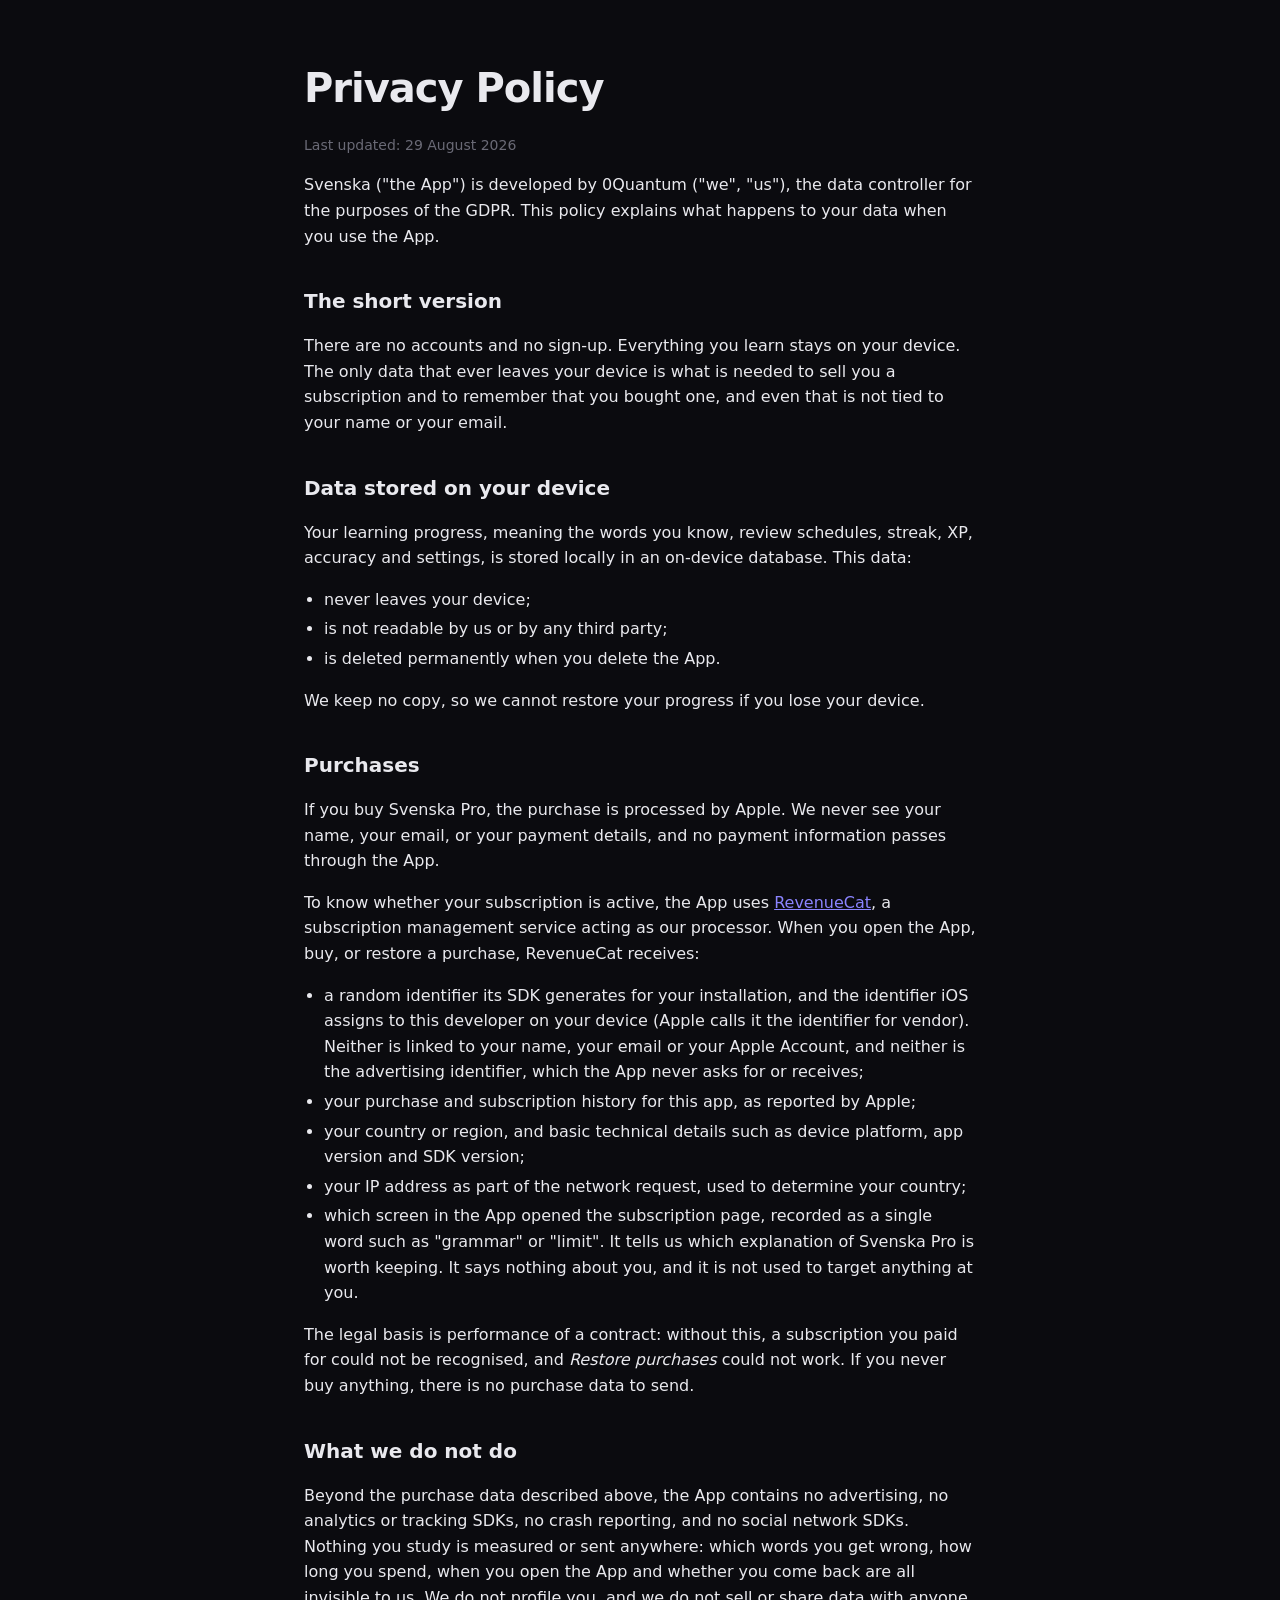
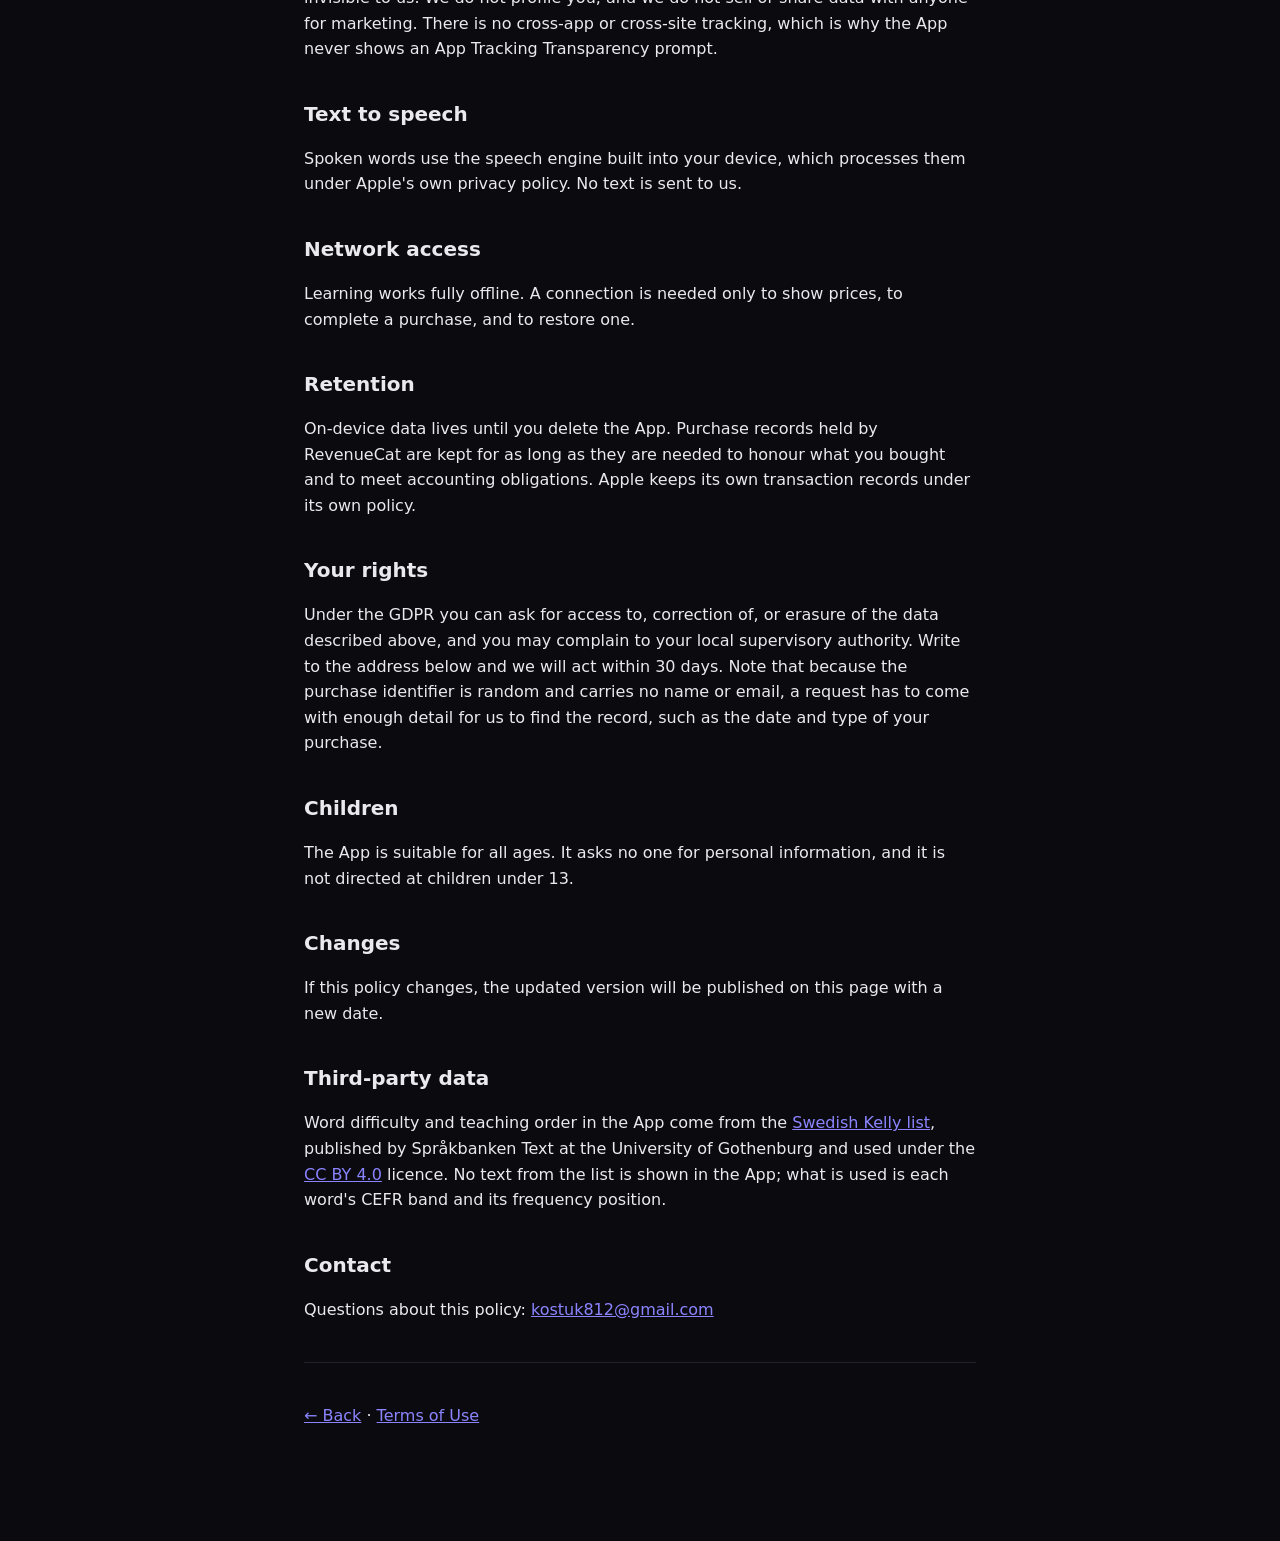
==== privacy.html @ e00e065b "The three pages the App Store listing has to link to Privacy policy, terms of use and support for th" ====
<!doctype html>
<meta charset="utf-8">
<meta name="viewport" content="width=device-width,initial-scale=1">
<title>Privacy Policy — Svenska</title>
<link rel="stylesheet" href="style.css">

<main>
  <h1>Privacy Policy</h1>
  <p class="date">Last updated: 29 August 2026</p>

  <p>Svenska ("the App") is developed by 0Quantum ("we", "us"), the data controller for
  the purposes of the GDPR. This policy explains what happens to your data when you
  use the App.</p>

  <h2>The short version</h2>
  <p>There are no accounts and no sign-up. Everything you learn stays on your device.
  The only data that ever leaves your device is what is needed to sell you a
  subscription and to remember that you bought one, and even that is not tied to your
  name or your email.</p>

  <h2>Data stored on your device</h2>
  <p>Your learning progress, meaning the words you know, review schedules, streak, XP,
  accuracy and settings, is stored locally in an on-device database. This data:</p>
  <ul>
    <li>never leaves your device;</li>
    <li>is not readable by us or by any third party;</li>
    <li>is deleted permanently when you delete the App.</li>
  </ul>
  <p>We keep no copy, so we cannot restore your progress if you lose your device.</p>

  <h2>Purchases</h2>
  <p>If you buy Svenska Pro, the purchase is processed by Apple. We never see your name,
  your email, or your payment details, and no payment information passes through
  the App.</p>

  <p>To know whether your subscription is active, the App uses
  <a href="https://www.revenuecat.com/privacy/">RevenueCat</a>, a subscription
  management service acting as our processor. When you open the App, buy, or restore a
  purchase, RevenueCat receives:</p>
  <ul>
    <li>a random identifier its SDK generates for your installation, and the
      identifier iOS assigns to this developer on your device (Apple calls it the
      identifier for vendor). Neither is linked to your name, your email or your
      Apple Account, and neither is the advertising identifier, which the App never
      asks for or receives;</li>
    <li>your purchase and subscription history for this app, as reported by Apple;</li>
    <li>your country or region, and basic technical details such as device platform,
      app version and SDK version;</li>
    <li>your IP address as part of the network request, used to determine your country;</li>
    <li>which screen in the App opened the subscription page, recorded as a single
      word such as "grammar" or "limit". It tells us which explanation of Svenska Pro
      is worth keeping. It says nothing about you, and it is not used to target
      anything at you.</li>
  </ul>

  <p>The legal basis is performance of a contract: without this, a subscription you
  paid for could not be recognised, and <em>Restore purchases</em> could not work.
  If you never buy anything, there is no purchase data to send.</p>

  <h2>What we do not do</h2>
  <p>Beyond the purchase data described above, the App contains no advertising, no
  analytics or tracking SDKs, no crash reporting, and no social network SDKs. Nothing
  you study is measured or sent anywhere: which words you get wrong, how long you
  spend, when you open the App and whether you come back are all invisible to us. We
  do not profile you, and we do not sell or share data with anyone for marketing.
  There is no cross-app or cross-site tracking, which is why the App never shows an
  App Tracking Transparency prompt.</p>

  <h2>Text to speech</h2>
  <p>Spoken words use the speech engine built into your device, which processes them
  under Apple's own privacy policy. No text is sent to us.</p>

  <h2>Network access</h2>
  <p>Learning works fully offline. A connection is needed only to show prices, to
  complete a purchase, and to restore one.</p>

  <h2>Retention</h2>
  <p>On-device data lives until you delete the App. Purchase records held by RevenueCat
  are kept for as long as they are needed to honour what you bought and to meet
  accounting obligations. Apple keeps its own transaction records under its own policy.</p>

  <h2>Your rights</h2>
  <p>Under the GDPR you can ask for access to, correction of, or erasure of the data
  described above, and you may complain to your local supervisory authority. Write to
  the address below and we will act within 30 days. Note that because the purchase
  identifier is random and carries no name or email, a request has to come with enough
  detail for us to find the record, such as the date and type of your purchase.</p>

  <h2>Children</h2>
  <p>The App is suitable for all ages. It asks no one for personal information, and it
  is not directed at children under 13.</p>

  <h2>Changes</h2>
  <p>If this policy changes, the updated version will be published on this page with a
  new date.</p>

  <h2>Third-party data</h2>
  <p>Word difficulty and teaching order in the App come from the
  <a href="https://spraakbanken.gu.se/en/resources/kelly">Swedish Kelly list</a>,
  published by Språkbanken Text at the University of Gothenburg and used under the
  <a href="https://creativecommons.org/licenses/by/4.0/">CC BY 4.0</a> licence. No
  text from the list is shown in the App; what is used is each word's CEFR band and
  its frequency position.</p>

  <h2>Contact</h2>
  <p>Questions about this policy: <a href="mailto:kostuk812@gmail.com">kostuk812@gmail.com</a></p>

  <hr>
  <p><a href="index.html">← Back</a> · <a href="terms.html">Terms of Use</a></p>
</main>
---- style.css ----
:root{color-scheme:dark light}
*{box-sizing:border-box}
body{margin:0;background:#0b0b0f;color:#e9e9ee;
  font:16px/1.6 -apple-system,"Segoe UI",system-ui,sans-serif}
main{max-width:720px;margin:0 auto;padding:56px 24px 96px}
h1{font-size:40px;letter-spacing:-1px;margin:0 0 8px}
h2{font-size:20px;margin:36px 0 8px}
.lead{color:#9a9aa6;font-size:18px}
.date{color:#6a6a76;font-size:14px}
a{color:#8b84ff}
nav{display:flex;gap:16px;margin:24px 0}
ul{padding-left:20px}
li{margin:4px 0}
hr{border:0;border-top:1px solid #22222b;margin:40px 0}
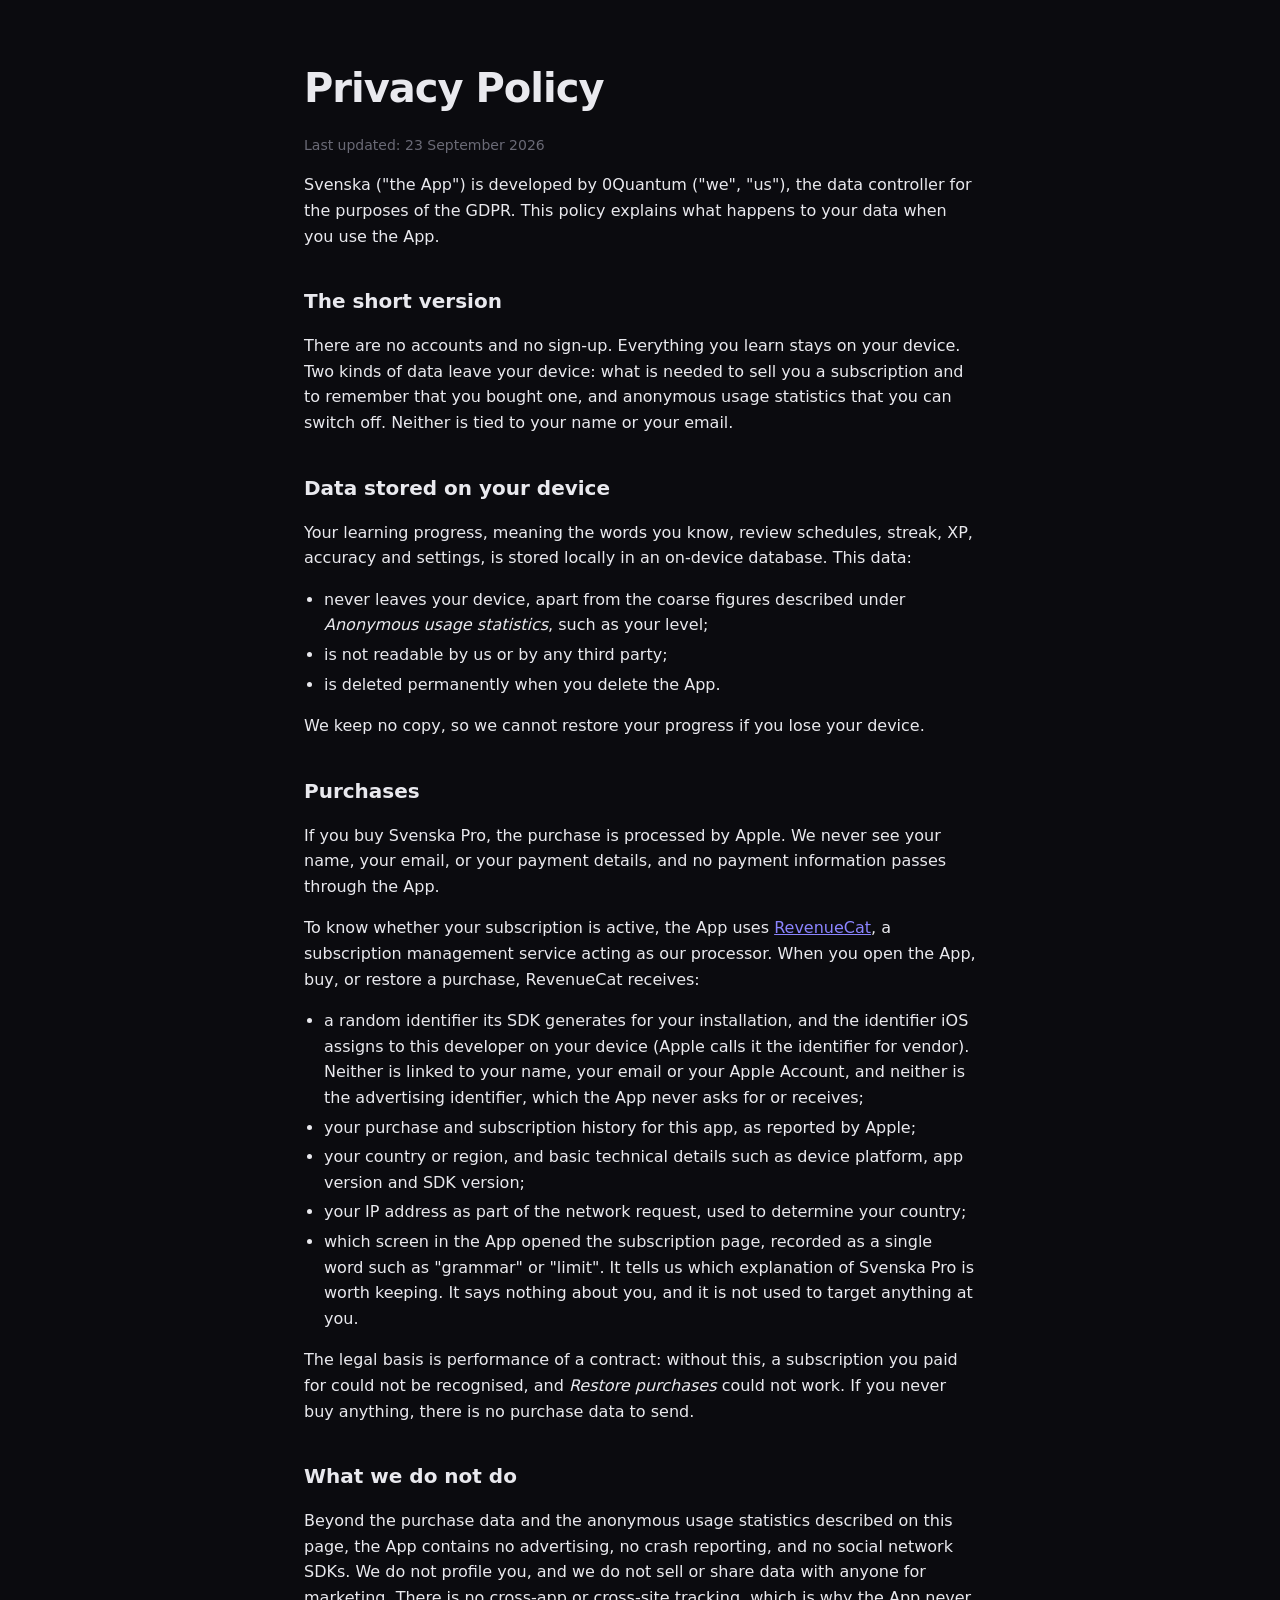
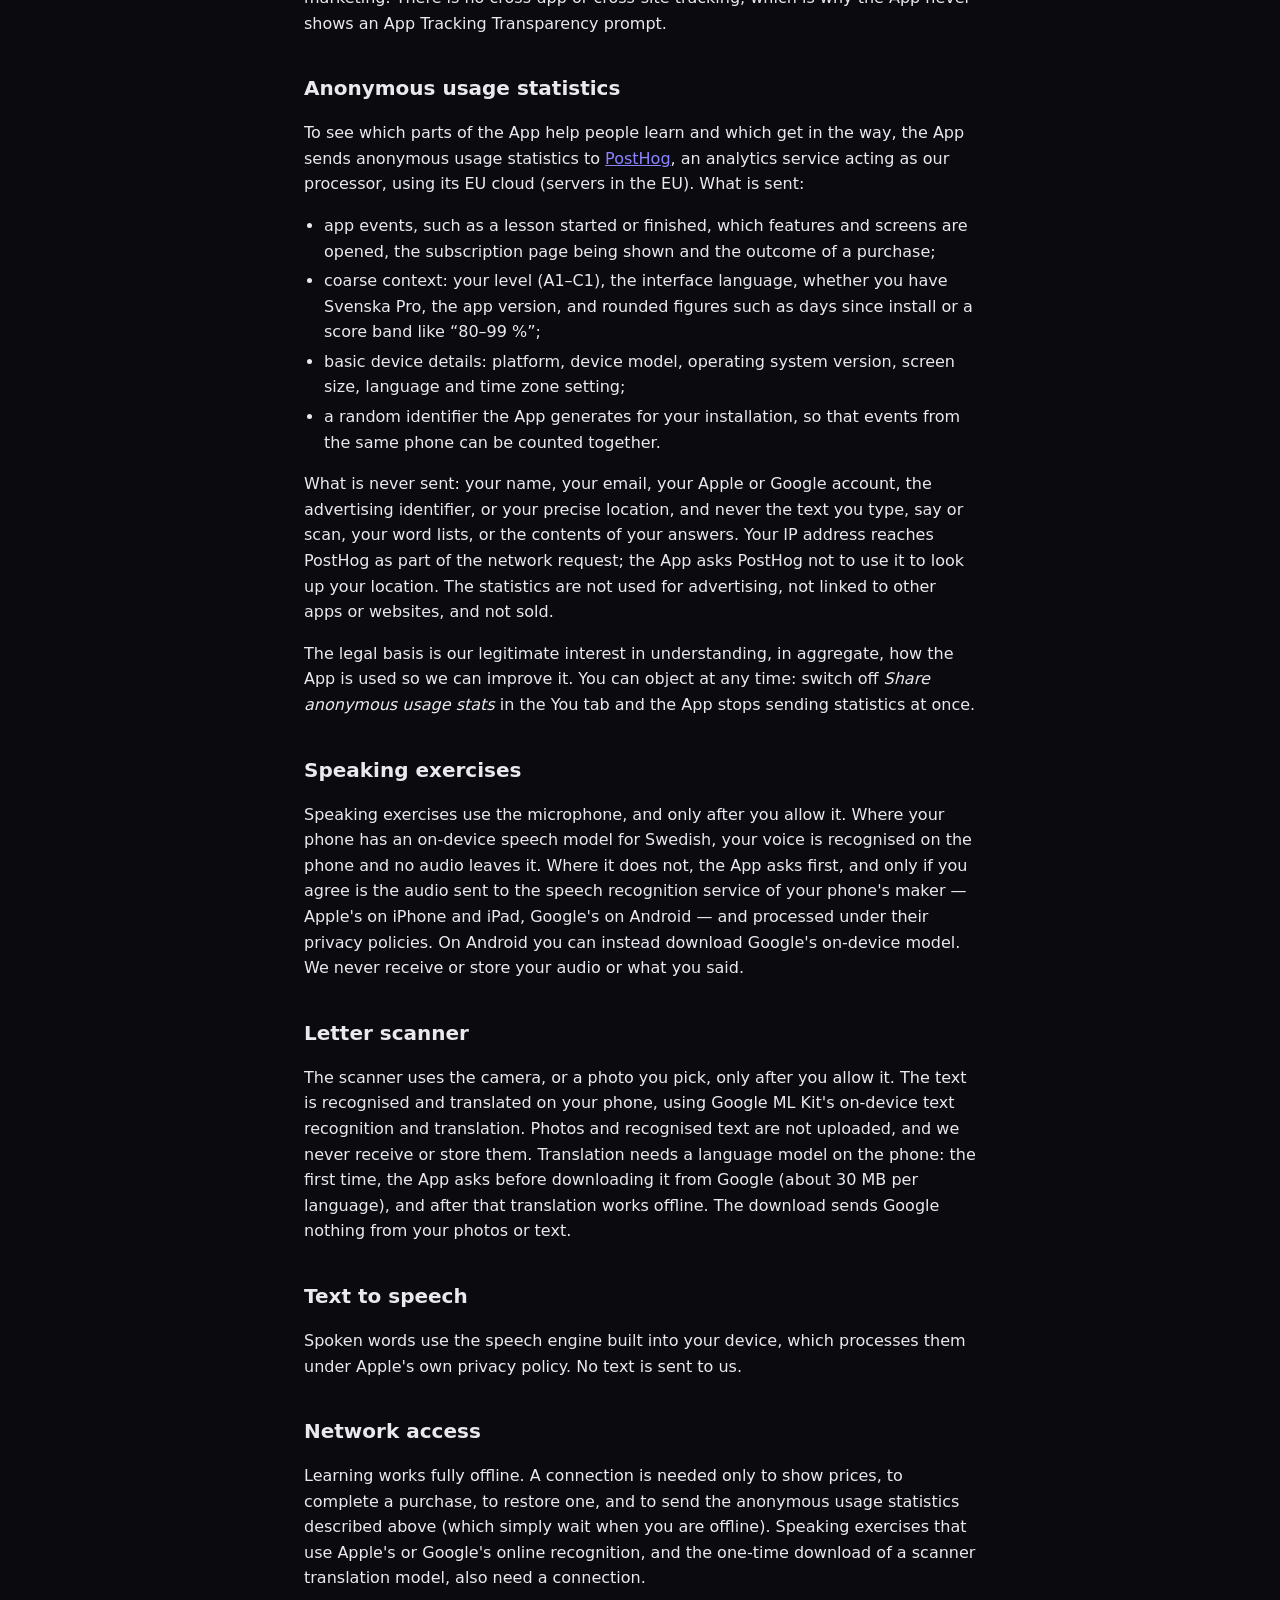
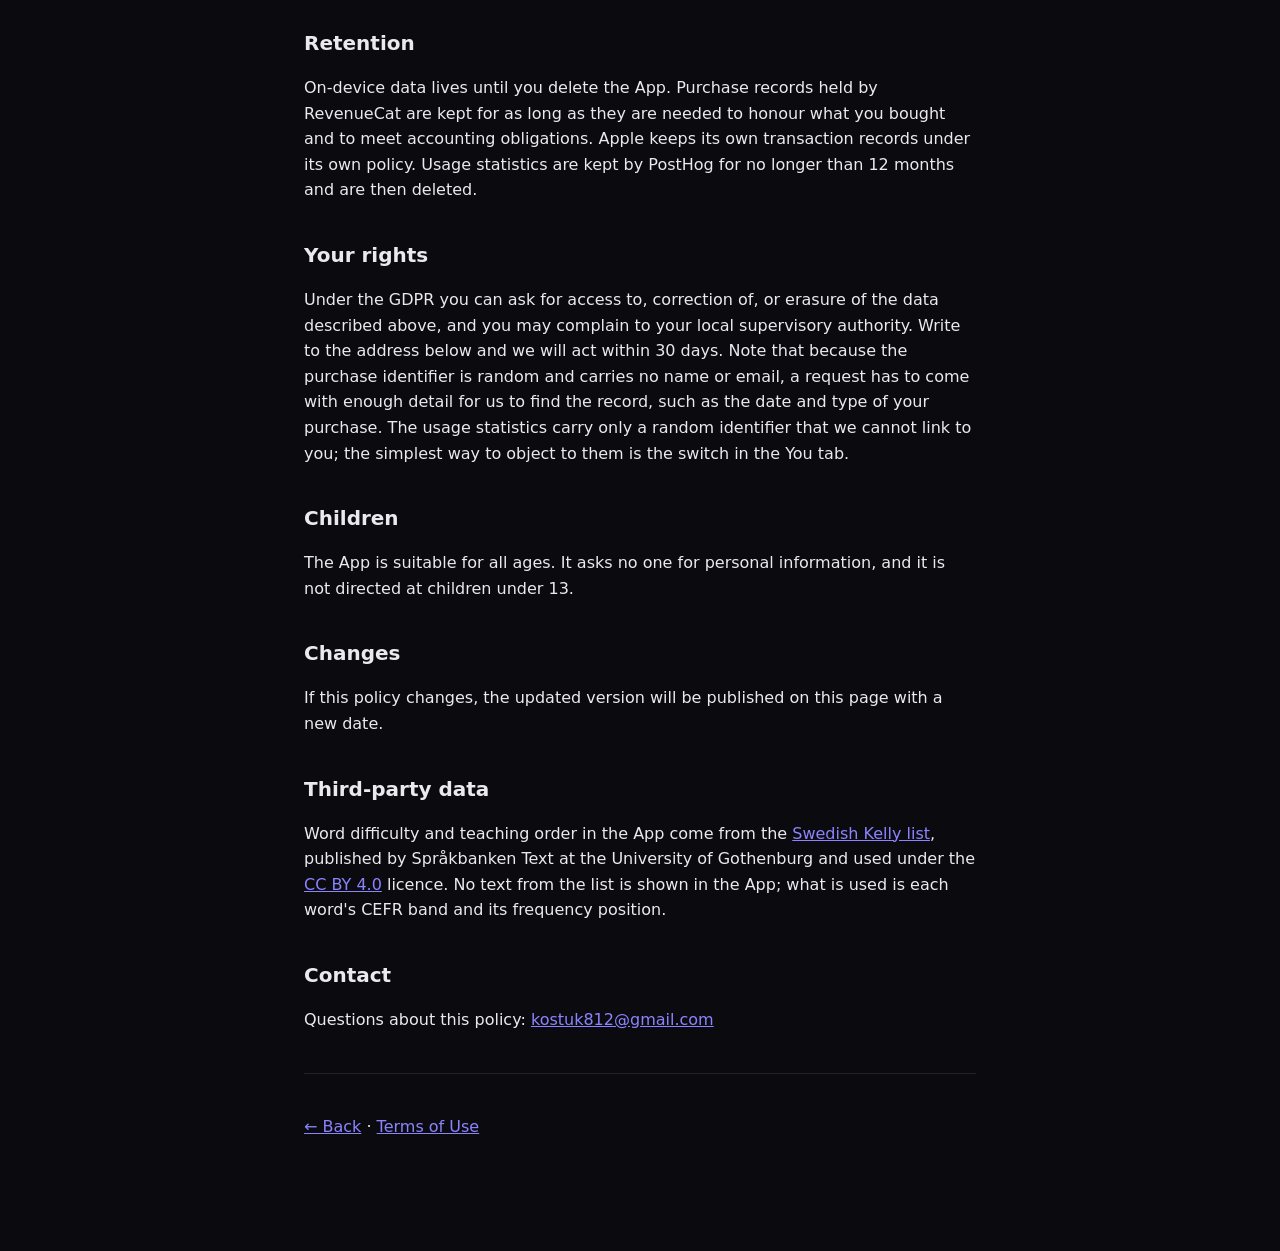
==== commit 54333676: "Privacy: anonymous usage statistics (PostHog EU), scanner and speech recognition" ====
--- a/privacy.html
+++ b/privacy.html
@@ -6,7 +6,7 @@
 
 <main>
   <h1>Privacy Policy</h1>
-  <p class="date">Last updated: 29 August 2026</p>
+  <p class="date">Last updated: 23 September 2026</p>
 
   <p>Svenska ("the App") is developed by 0Quantum ("we", "us"), the data controller for
   the purposes of the GDPR. This policy explains what happens to your data when you
@@ -14,15 +14,16 @@
 
   <h2>The short version</h2>
   <p>There are no accounts and no sign-up. Everything you learn stays on your device.
-  The only data that ever leaves your device is what is needed to sell you a
-  subscription and to remember that you bought one, and even that is not tied to your
-  name or your email.</p>
+  Two kinds of data leave your device: what is needed to sell you a subscription and
+  to remember that you bought one, and anonymous usage statistics that you can switch
+  off. Neither is tied to your name or your email.</p>
 
   <h2>Data stored on your device</h2>
   <p>Your learning progress, meaning the words you know, review schedules, streak, XP,
   accuracy and settings, is stored locally in an on-device database. This data:</p>
   <ul>
-    <li>never leaves your device;</li>
+    <li>never leaves your device, apart from the coarse figures described under
+      <em>Anonymous usage statistics</em>, such as your level;</li>
     <li>is not readable by us or by any third party;</li>
     <li>is deleted permanently when you delete the App.</li>
   </ul>
@@ -58,13 +59,56 @@
   If you never buy anything, there is no purchase data to send.</p>
 
   <h2>What we do not do</h2>
-  <p>Beyond the purchase data described above, the App contains no advertising, no
-  analytics or tracking SDKs, no crash reporting, and no social network SDKs. Nothing
-  you study is measured or sent anywhere: which words you get wrong, how long you
-  spend, when you open the App and whether you come back are all invisible to us. We
+  <p>Beyond the purchase data and the anonymous usage statistics described on this page,
+  the App contains no advertising, no crash reporting, and no social network SDKs. We
   do not profile you, and we do not sell or share data with anyone for marketing.
   There is no cross-app or cross-site tracking, which is why the App never shows an
   App Tracking Transparency prompt.</p>
+
+  <h2>Anonymous usage statistics</h2>
+  <p>To see which parts of the App help people learn and which get in the way, the App
+  sends anonymous usage statistics to <a href="https://posthog.com/privacy">PostHog</a>,
+  an analytics service acting as our processor, using its EU cloud (servers in the
+  EU). What is sent:</p>
+  <ul>
+    <li>app events, such as a lesson started or finished, which features and screens
+      are opened, the subscription page being shown and the outcome of a purchase;</li>
+    <li>coarse context: your level (A1&ndash;C1), the interface language, whether you
+      have Svenska Pro, the app version, and rounded figures such as days since install
+      or a score band like &ldquo;80&ndash;99&nbsp;%&rdquo;;</li>
+    <li>basic device details: platform, device model, operating system version, screen
+      size, language and time zone setting;</li>
+    <li>a random identifier the App generates for your installation, so that events
+      from the same phone can be counted together.</li>
+  </ul>
+  <p>What is never sent: your name, your email, your Apple or Google account, the
+  advertising identifier, or your precise location, and never the text you type, say
+  or scan, your word lists, or the contents of your answers. Your IP address reaches
+  PostHog as part of the network request; the App asks PostHog not to use it to look
+  up your location. The statistics are not used for advertising, not linked to other
+  apps or websites, and not sold.</p>
+  <p>The legal basis is our legitimate interest in understanding, in aggregate, how the
+  App is used so we can improve it. You can object at any time: switch off
+  <em>Share anonymous usage stats</em> in the You tab and the App stops sending
+  statistics at once.</p>
+
+  <h2>Speaking exercises</h2>
+  <p>Speaking exercises use the microphone, and only after you allow it. Where your
+  phone has an on-device speech model for Swedish, your voice is recognised on the
+  phone and no audio leaves it. Where it does not, the App asks first, and only if
+  you agree is the audio sent to the speech recognition service of your phone's
+  maker &mdash; Apple's on iPhone and iPad, Google's on Android &mdash; and processed
+  under their privacy policies. On Android you can instead download Google's
+  on-device model. We never receive or store your audio or what you said.</p>
+
+  <h2>Letter scanner</h2>
+  <p>The scanner uses the camera, or a photo you pick, only after you allow it. The
+  text is recognised and translated on your phone, using Google ML Kit's on-device
+  text recognition and translation. Photos and recognised text are not uploaded, and
+  we never receive or store them. Translation needs a language model on the phone:
+  the first time, the App asks before downloading it from Google (about 30&nbsp;MB per
+  language), and after that translation works offline. The download sends Google
+  nothing from your photos or text.</p>
 
   <h2>Text to speech</h2>
   <p>Spoken words use the speech engine built into your device, which processes them
@@ -72,19 +116,26 @@
 
   <h2>Network access</h2>
   <p>Learning works fully offline. A connection is needed only to show prices, to
-  complete a purchase, and to restore one.</p>
+  complete a purchase, to restore one, and to send the anonymous usage statistics
+  described above (which simply wait when you are offline). Speaking exercises that
+  use Apple's or Google's online recognition, and the one-time download of
+  a scanner translation model, also need a connection.</p>
 
   <h2>Retention</h2>
   <p>On-device data lives until you delete the App. Purchase records held by RevenueCat
   are kept for as long as they are needed to honour what you bought and to meet
-  accounting obligations. Apple keeps its own transaction records under its own policy.</p>
+  accounting obligations. Apple keeps its own transaction records under its own policy.
+  Usage statistics are kept by PostHog for no longer than
+  12 months and are then deleted.</p>
 
   <h2>Your rights</h2>
   <p>Under the GDPR you can ask for access to, correction of, or erasure of the data
   described above, and you may complain to your local supervisory authority. Write to
   the address below and we will act within 30 days. Note that because the purchase
   identifier is random and carries no name or email, a request has to come with enough
-  detail for us to find the record, such as the date and type of your purchase.</p>
+  detail for us to find the record, such as the date and type of your purchase. The
+  usage statistics carry only a random identifier that we cannot link to you; the
+  simplest way to object to them is the switch in the You tab.</p>
 
   <h2>Children</h2>
   <p>The App is suitable for all ages. It asks no one for personal information, and it
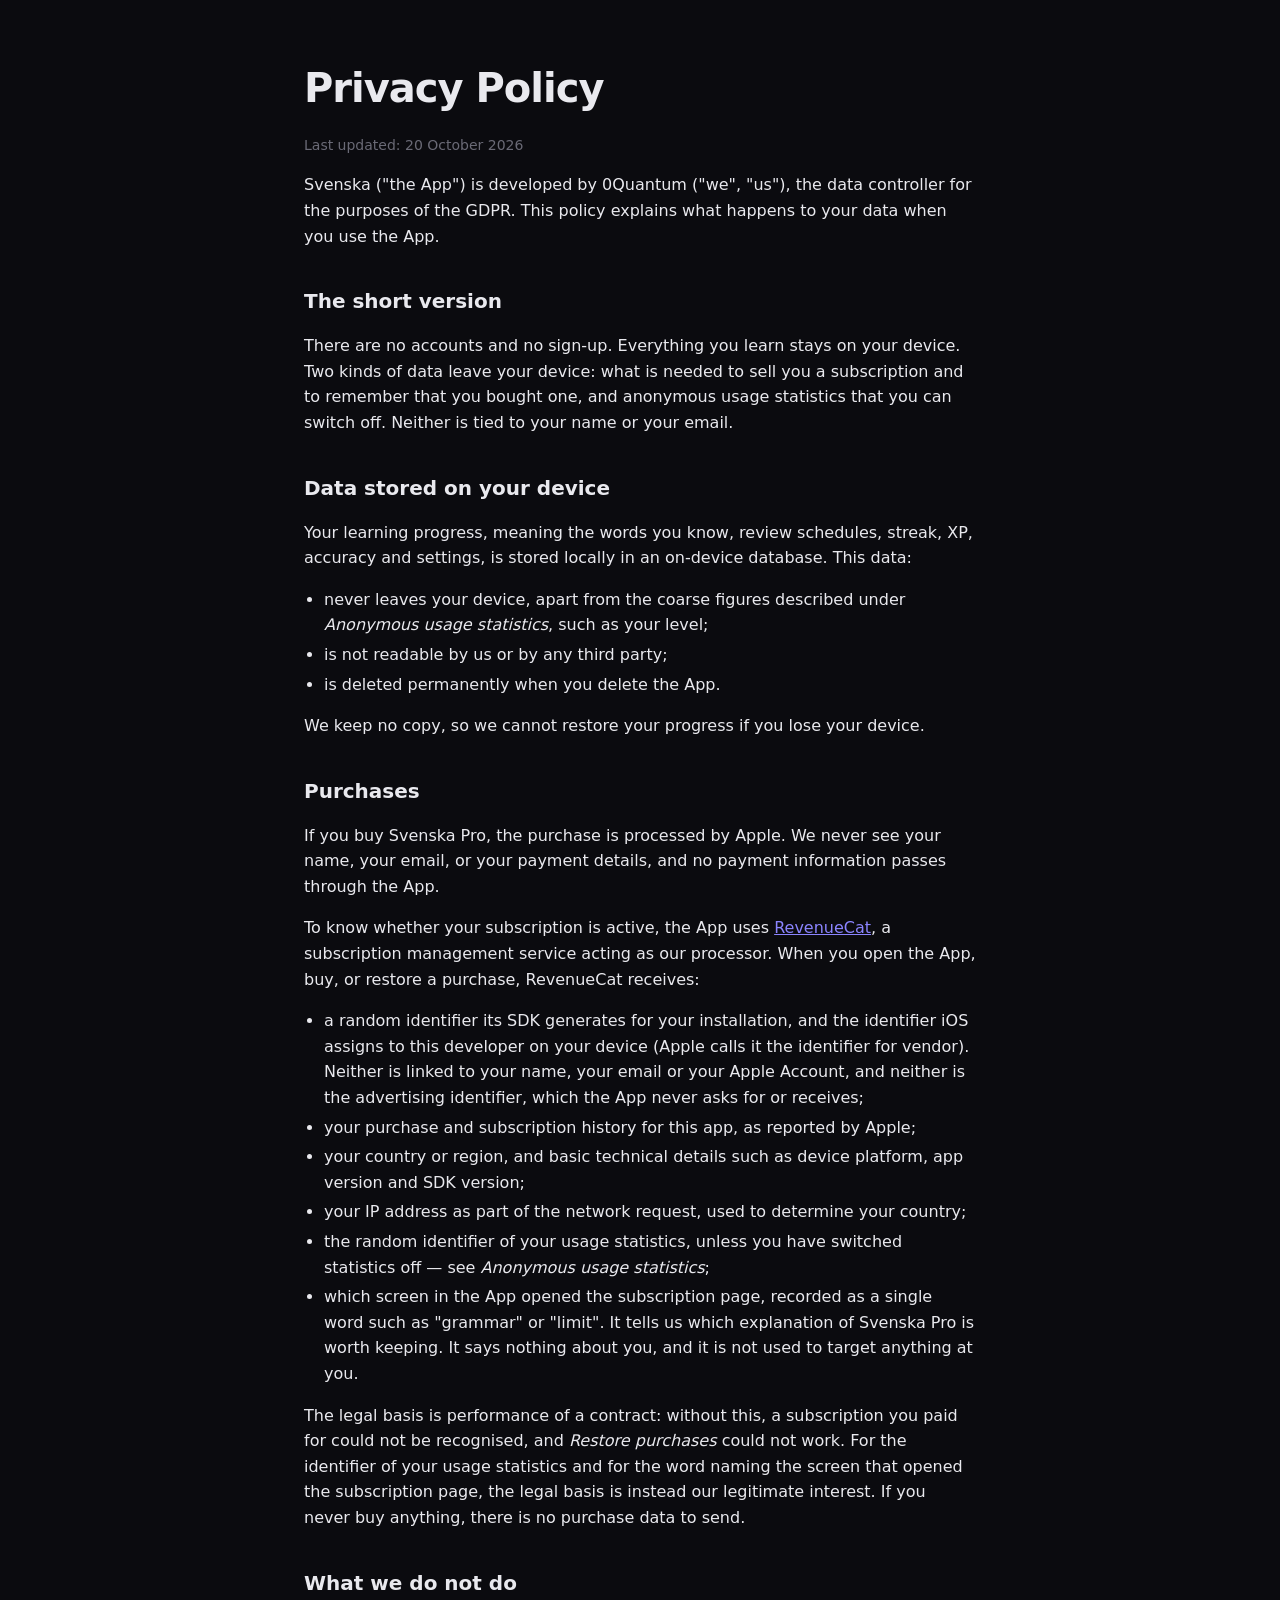
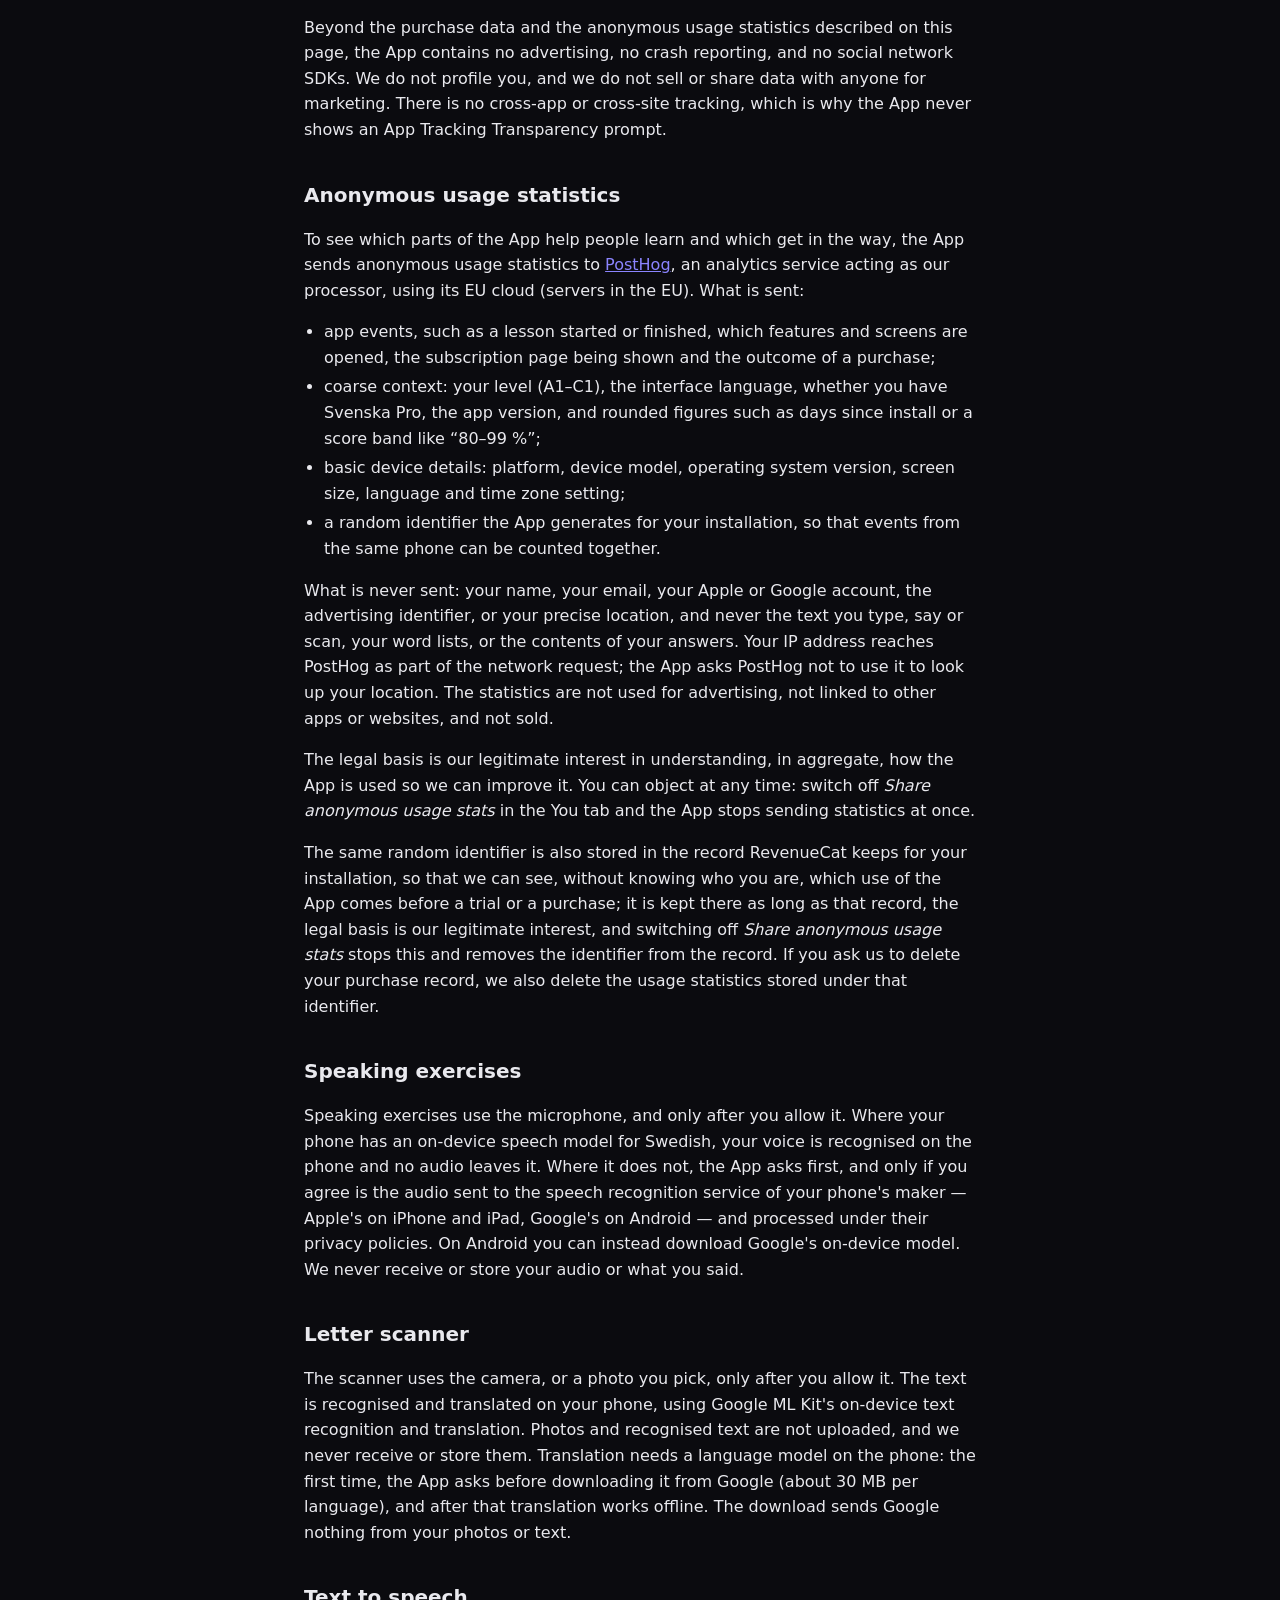
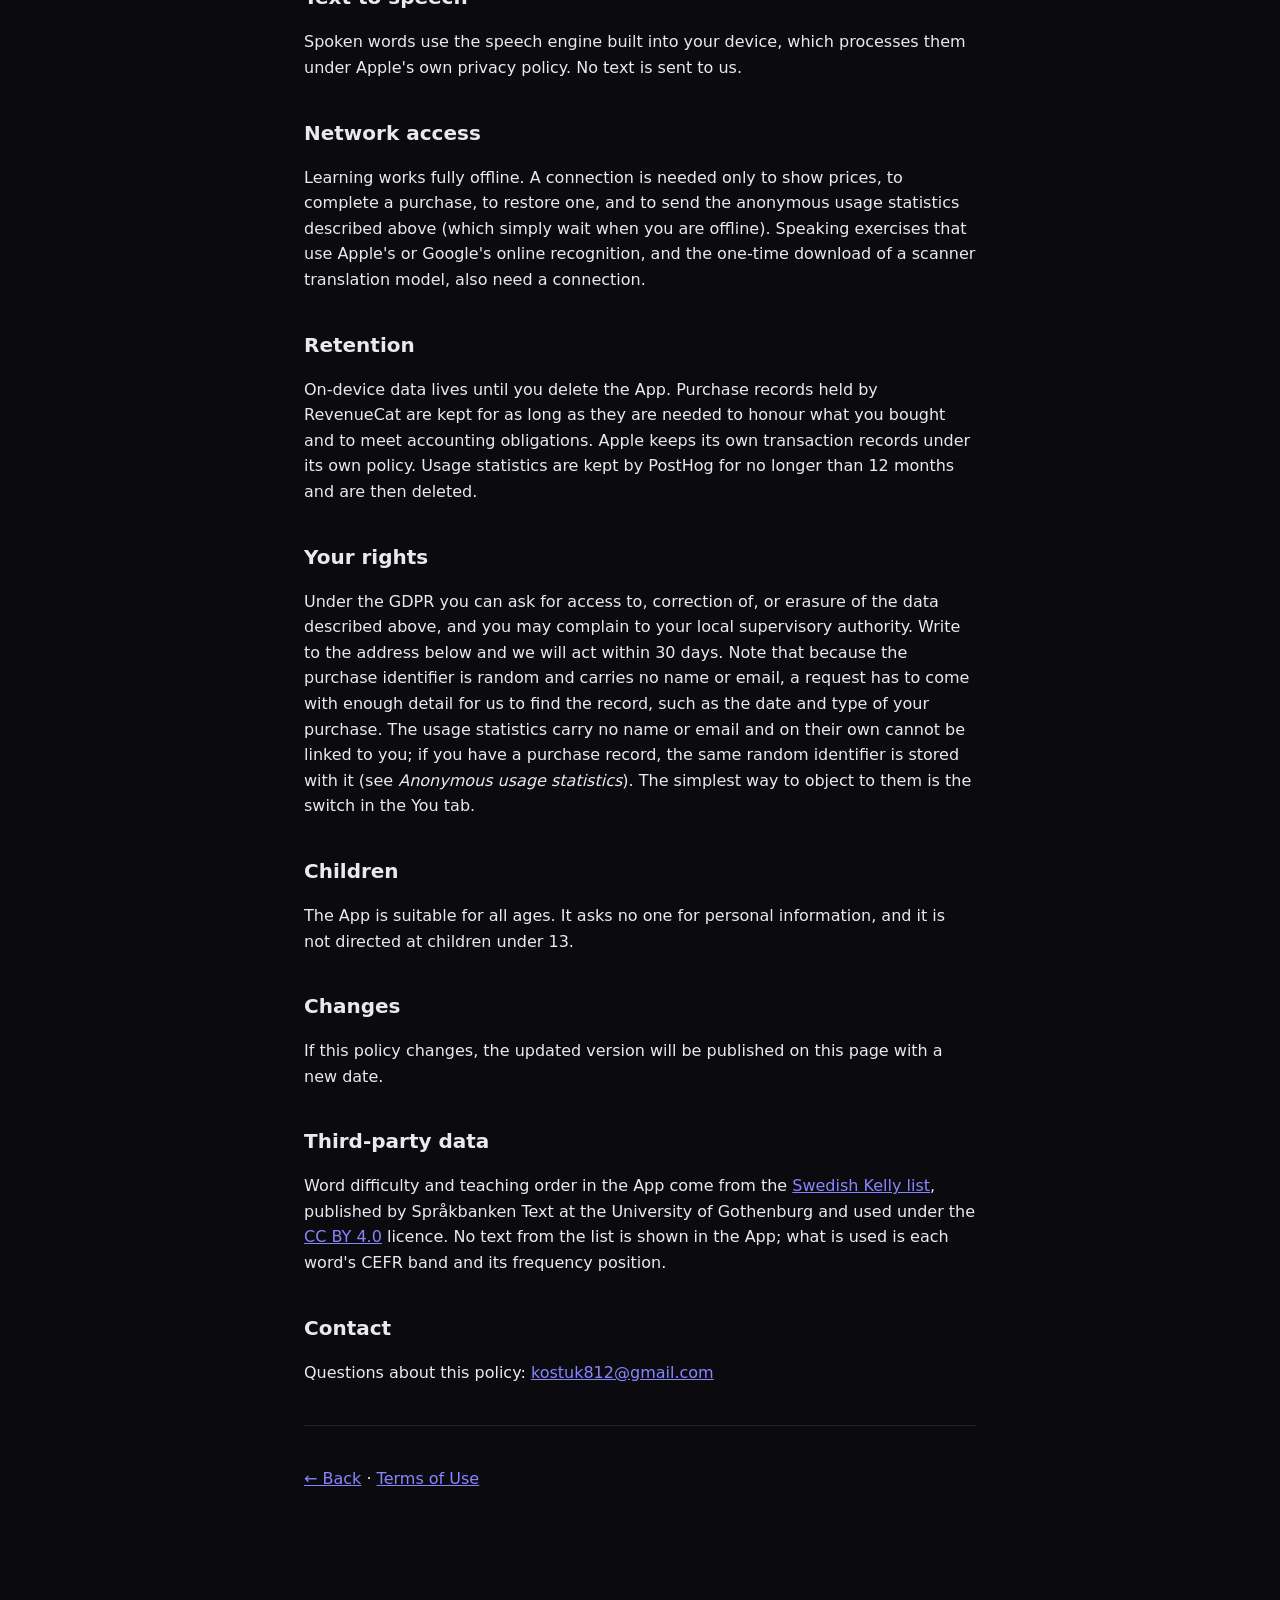
==== commit 3f1179ac: "Privacy policy: the usage-statistics identifier is also stored with RevenueCat (purchases list, lega" ====
--- a/privacy.html
+++ b/privacy.html
@@ -6,7 +6,7 @@
 
 <main>
   <h1>Privacy Policy</h1>
-  <p class="date">Last updated: 23 September 2026</p>
+  <p class="date">Last updated: 20 October 2026</p>
 
   <p>Svenska ("the App") is developed by 0Quantum ("we", "us"), the data controller for
   the purposes of the GDPR. This policy explains what happens to your data when you
@@ -48,6 +48,8 @@
     <li>your country or region, and basic technical details such as device platform,
       app version and SDK version;</li>
     <li>your IP address as part of the network request, used to determine your country;</li>
+    <li>the random identifier of your usage statistics, unless you have switched
+      statistics off &mdash; see <em>Anonymous usage statistics</em>;</li>
     <li>which screen in the App opened the subscription page, recorded as a single
       word such as "grammar" or "limit". It tells us which explanation of Svenska Pro
       is worth keeping. It says nothing about you, and it is not used to target
@@ -56,6 +58,8 @@
 
   <p>The legal basis is performance of a contract: without this, a subscription you
   paid for could not be recognised, and <em>Restore purchases</em> could not work.
+  For the identifier of your usage statistics and for the word naming the screen that
+  opened the subscription page, the legal basis is instead our legitimate interest.
   If you never buy anything, there is no purchase data to send.</p>
 
   <h2>What we do not do</h2>
@@ -91,6 +95,13 @@
   App is used so we can improve it. You can object at any time: switch off
   <em>Share anonymous usage stats</em> in the You tab and the App stops sending
   statistics at once.</p>
+  <p>The same random identifier is also stored in the record RevenueCat keeps for your
+  installation, so that we can see, without knowing who you are, which use of the App
+  comes before a trial or a purchase; it is kept there as long as that record, the
+  legal basis is our legitimate interest, and switching off <em>Share anonymous usage
+  stats</em> stops this and removes the identifier from the record. If you ask us to
+  delete your purchase record, we also delete the usage statistics stored under that
+  identifier.</p>
 
   <h2>Speaking exercises</h2>
   <p>Speaking exercises use the microphone, and only after you allow it. Where your
@@ -134,7 +145,9 @@
   the address below and we will act within 30 days. Note that because the purchase
   identifier is random and carries no name or email, a request has to come with enough
   detail for us to find the record, such as the date and type of your purchase. The
-  usage statistics carry only a random identifier that we cannot link to you; the
+  usage statistics carry no name or email and on their own cannot be linked to you; if
+  you have a purchase record, the same random identifier is stored with it (see
+  <em>Anonymous usage statistics</em>). The
   simplest way to object to them is the switch in the You tab.</p>
 
   <h2>Children</h2>
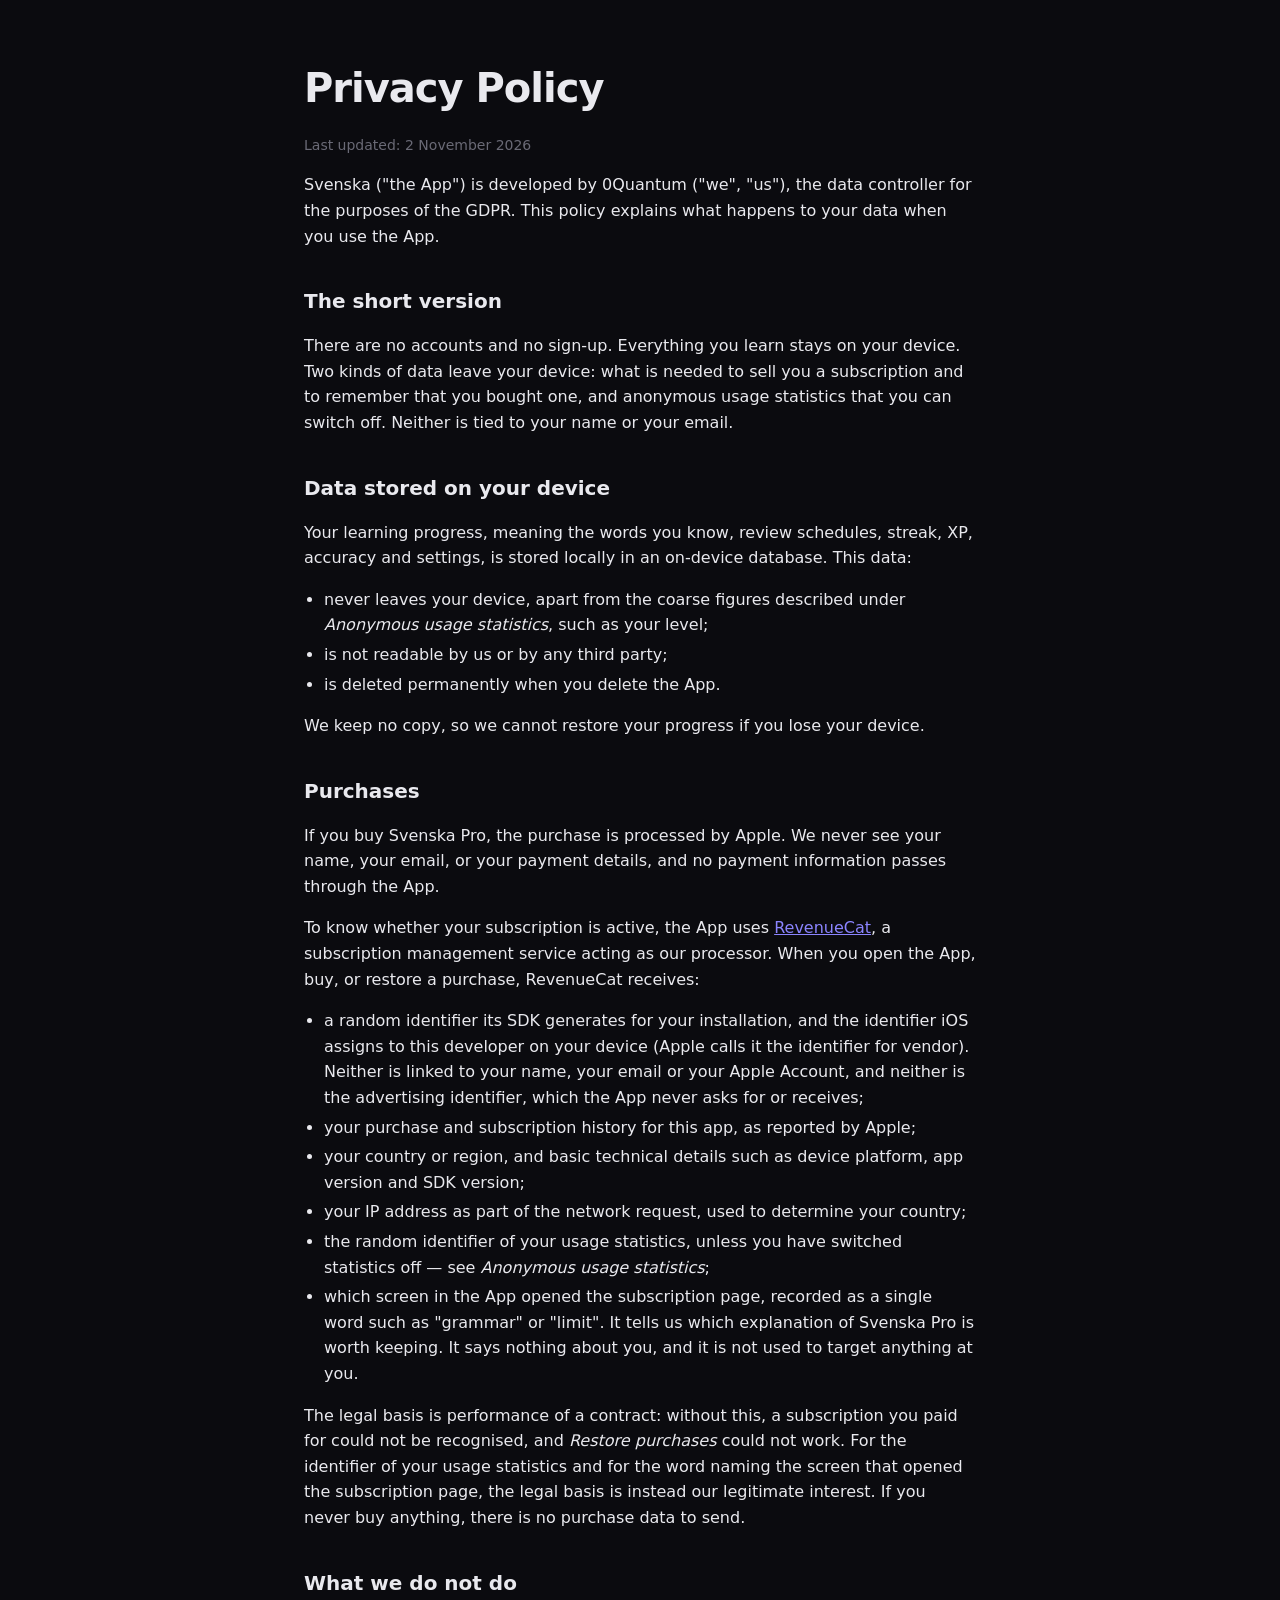
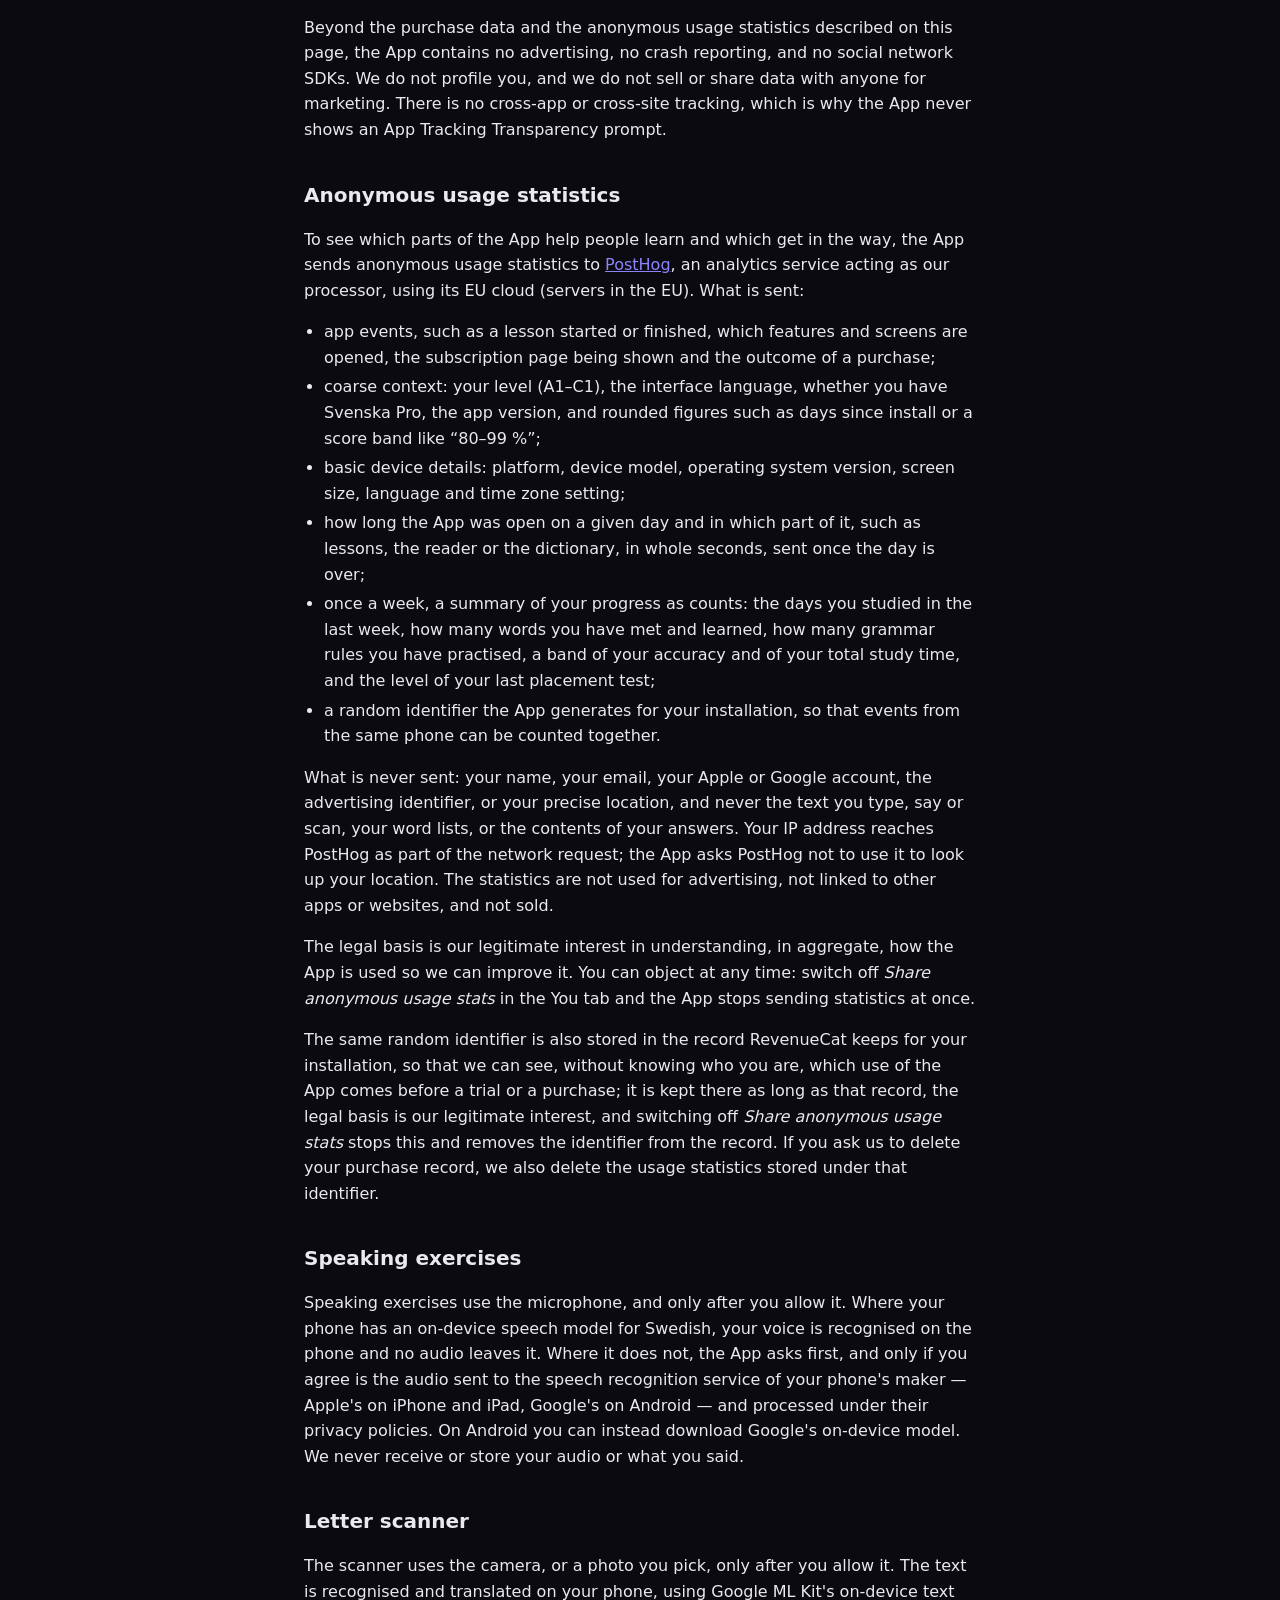
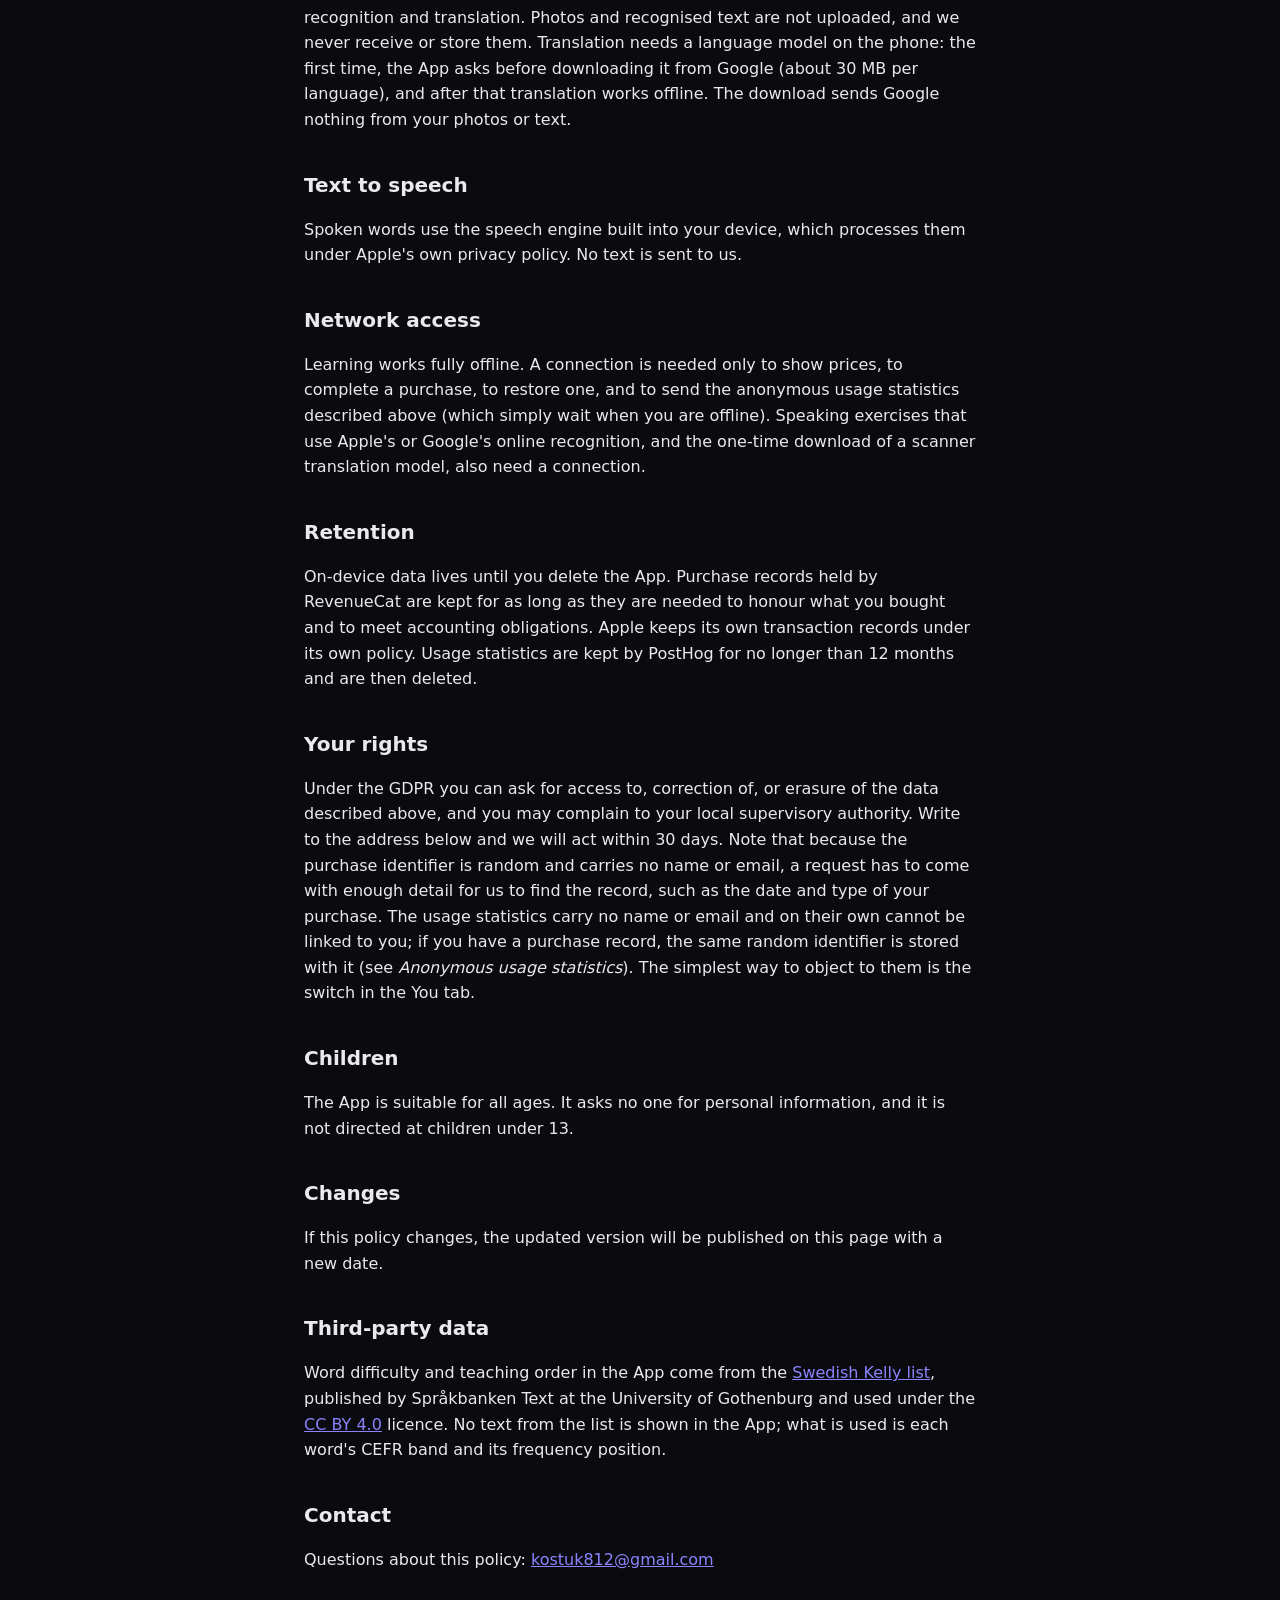
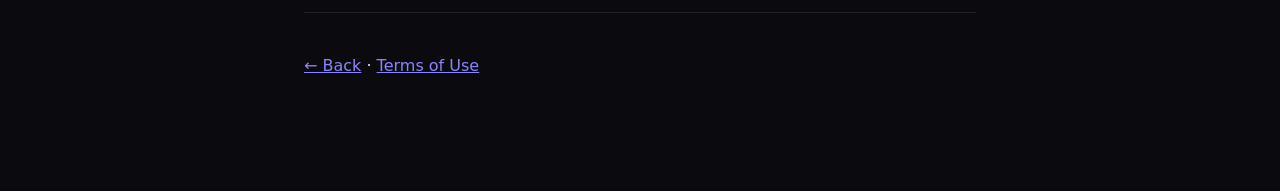
==== commit 03c56c2d: "Privacy: daily time per part of the App and a weekly progress summary (anonymous statistics); update" ====
--- a/privacy.html
+++ b/privacy.html
@@ -6,7 +6,7 @@
 
 <main>
   <h1>Privacy Policy</h1>
-  <p class="date">Last updated: 20 October 2026</p>
+  <p class="date">Last updated: 2 November 2026</p>
 
   <p>Svenska ("the App") is developed by 0Quantum ("we", "us"), the data controller for
   the purposes of the GDPR. This policy explains what happens to your data when you
@@ -82,6 +82,12 @@
       or a score band like &ldquo;80&ndash;99&nbsp;%&rdquo;;</li>
     <li>basic device details: platform, device model, operating system version, screen
       size, language and time zone setting;</li>
+    <li>how long the App was open on a given day and in which part of it, such as
+      lessons, the reader or the dictionary, in whole seconds, sent once the day is over;</li>
+    <li>once a week, a summary of your progress as counts: the days you studied in the
+      last week, how many words you have met and learned, how many grammar rules you have
+      practised, a band of your accuracy and of your total study time, and the level of
+      your last placement test;</li>
     <li>a random identifier the App generates for your installation, so that events
       from the same phone can be counted together.</li>
   </ul>
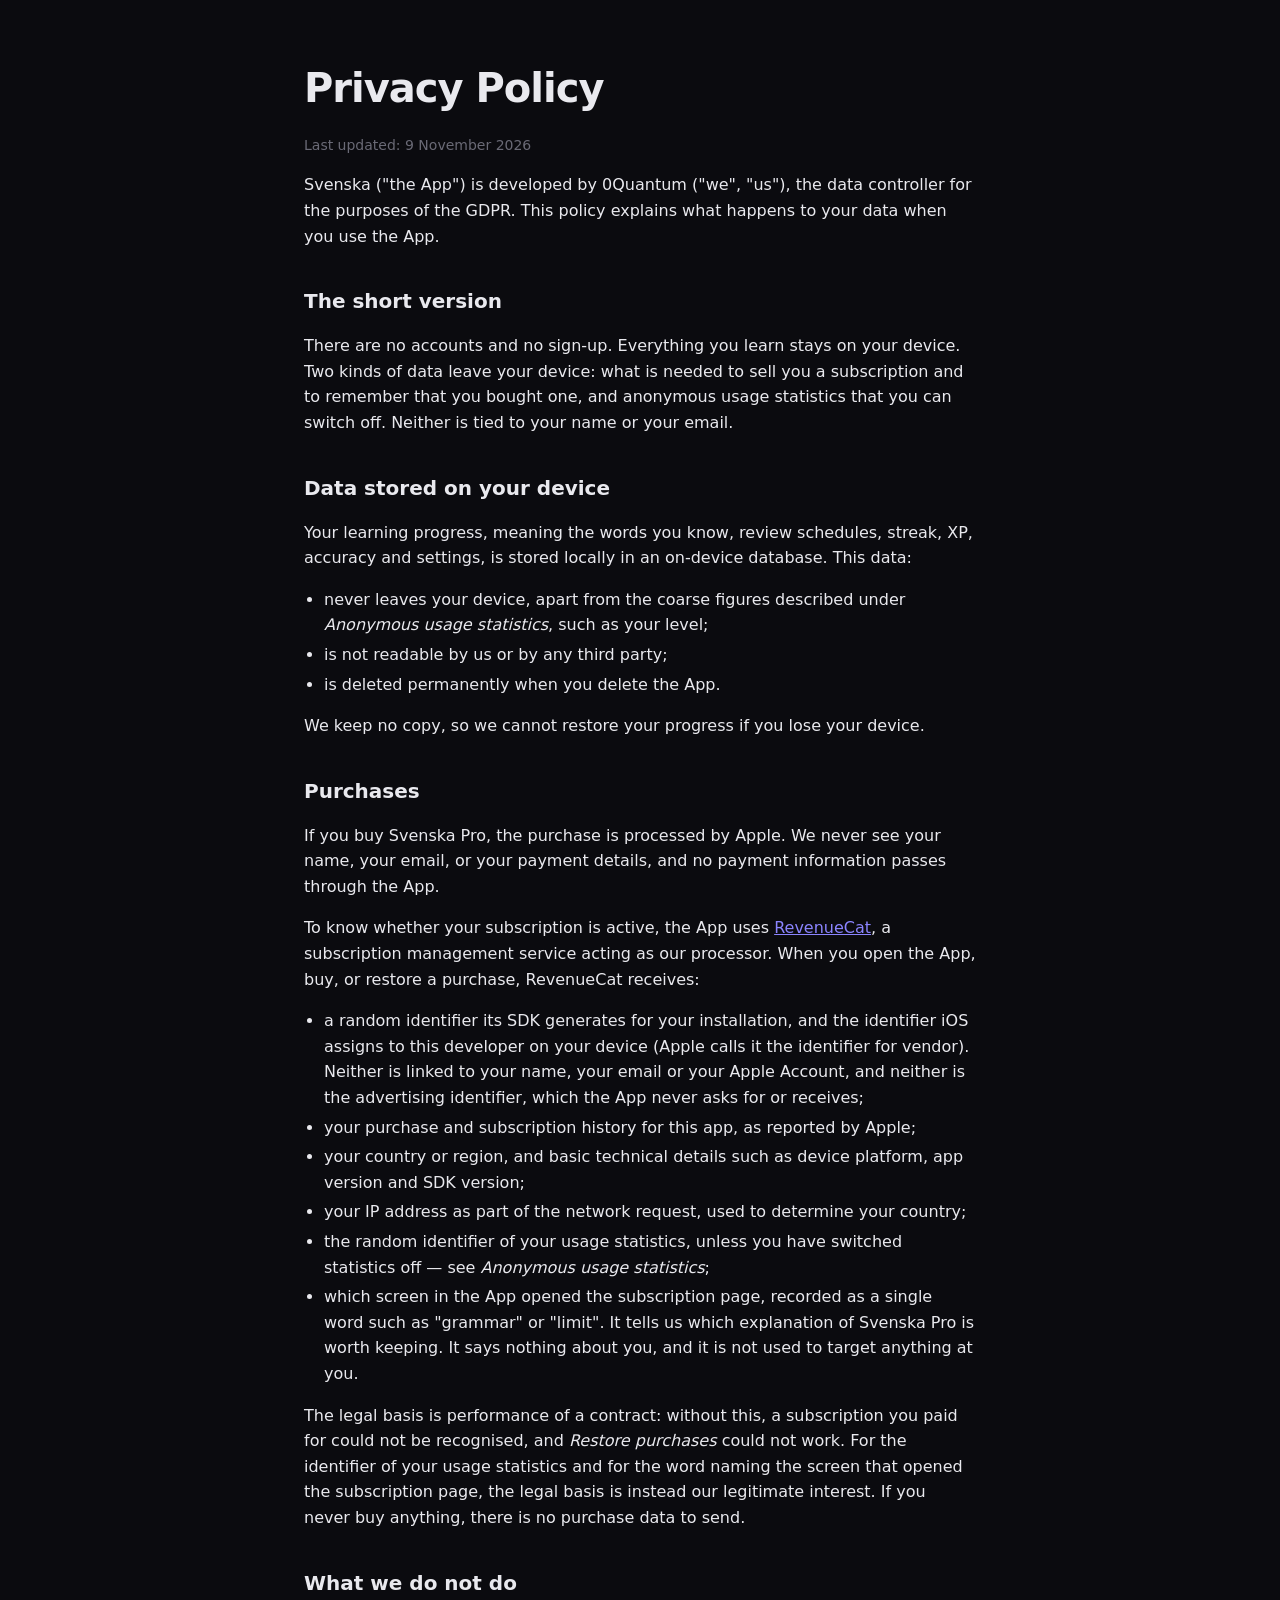
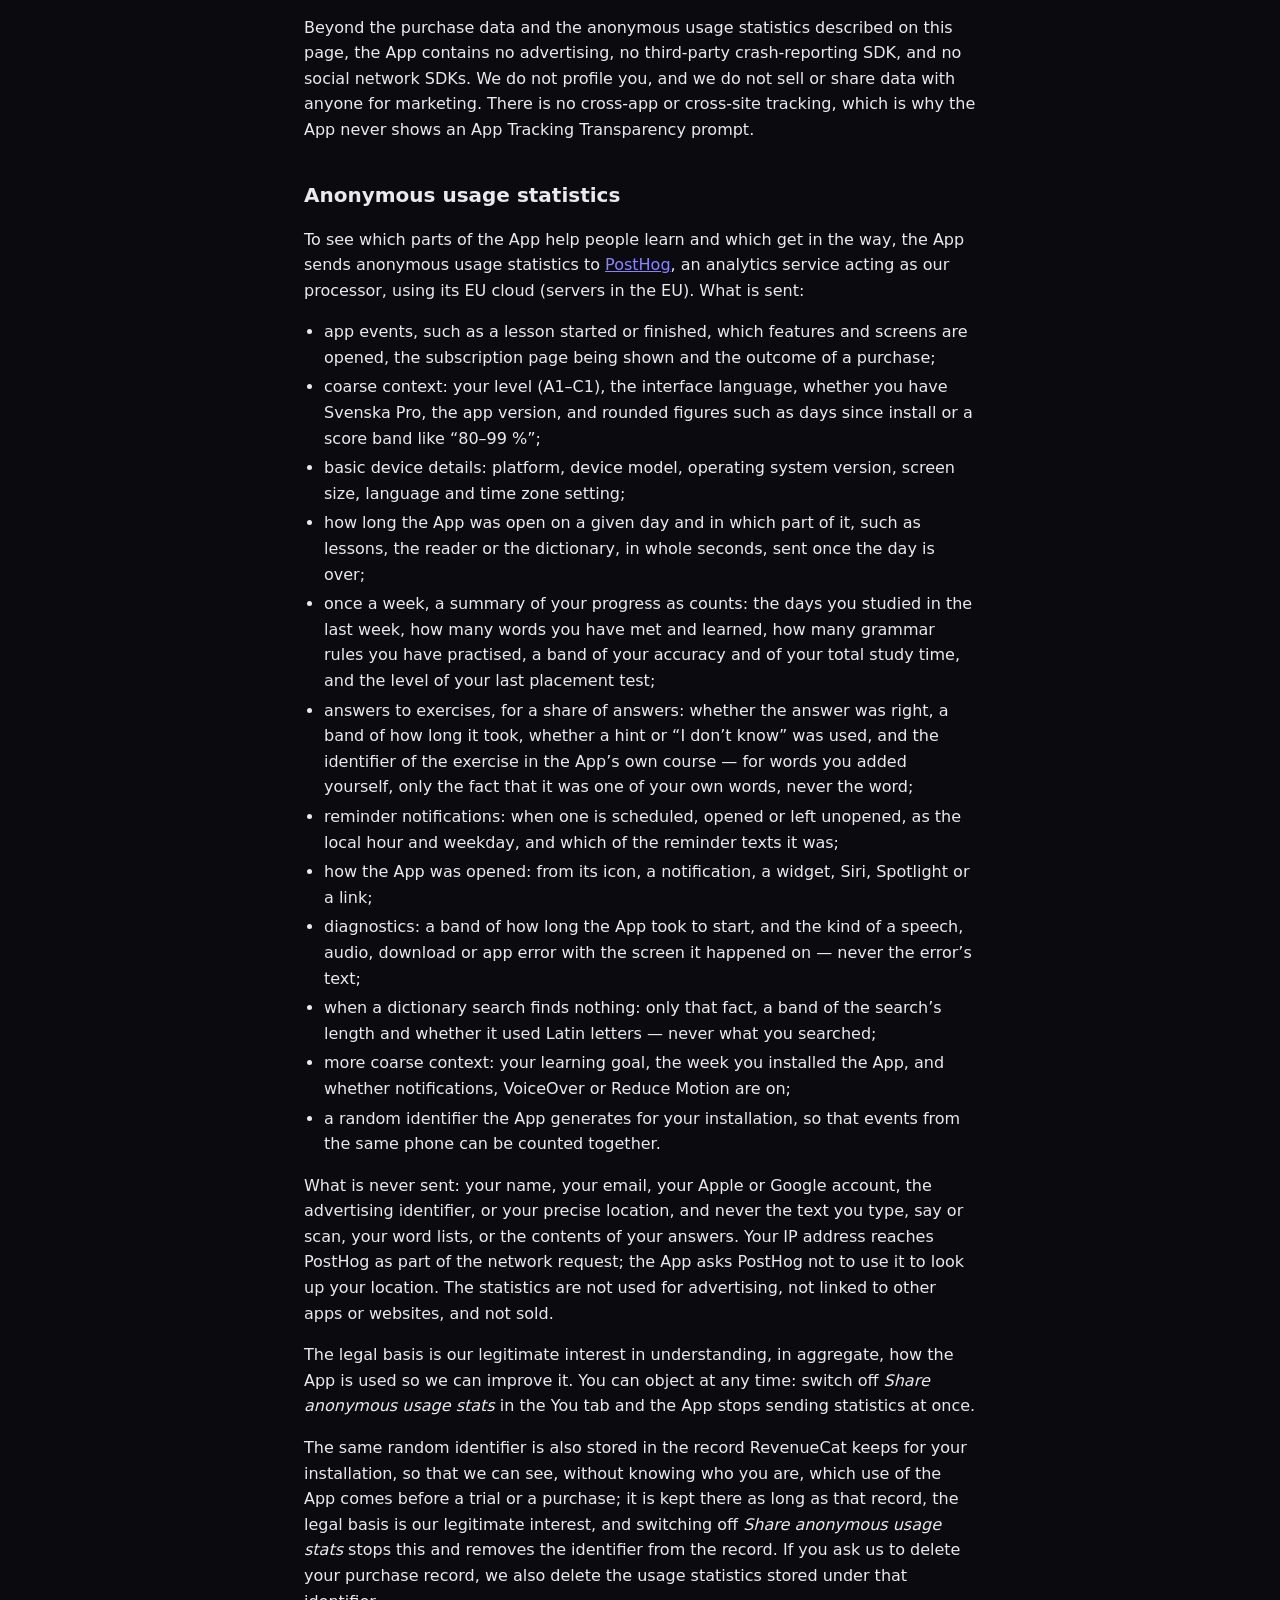
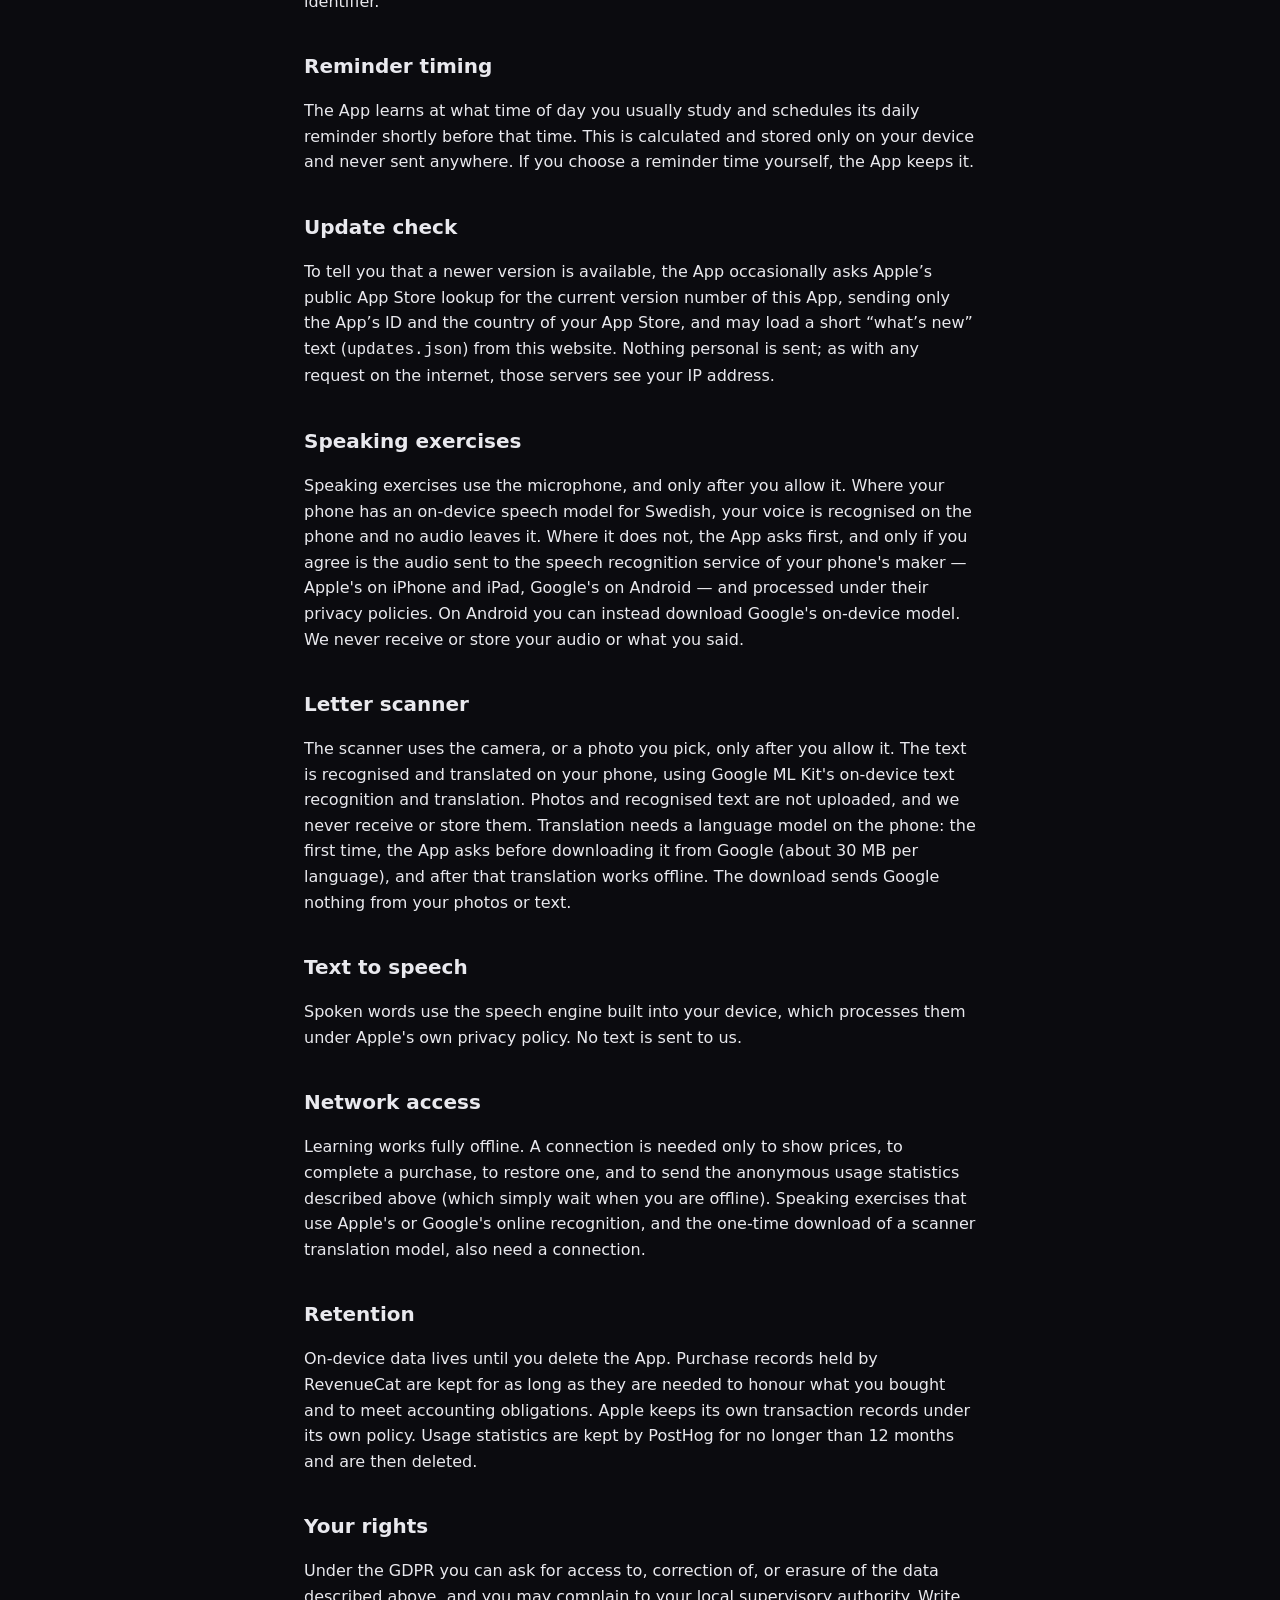
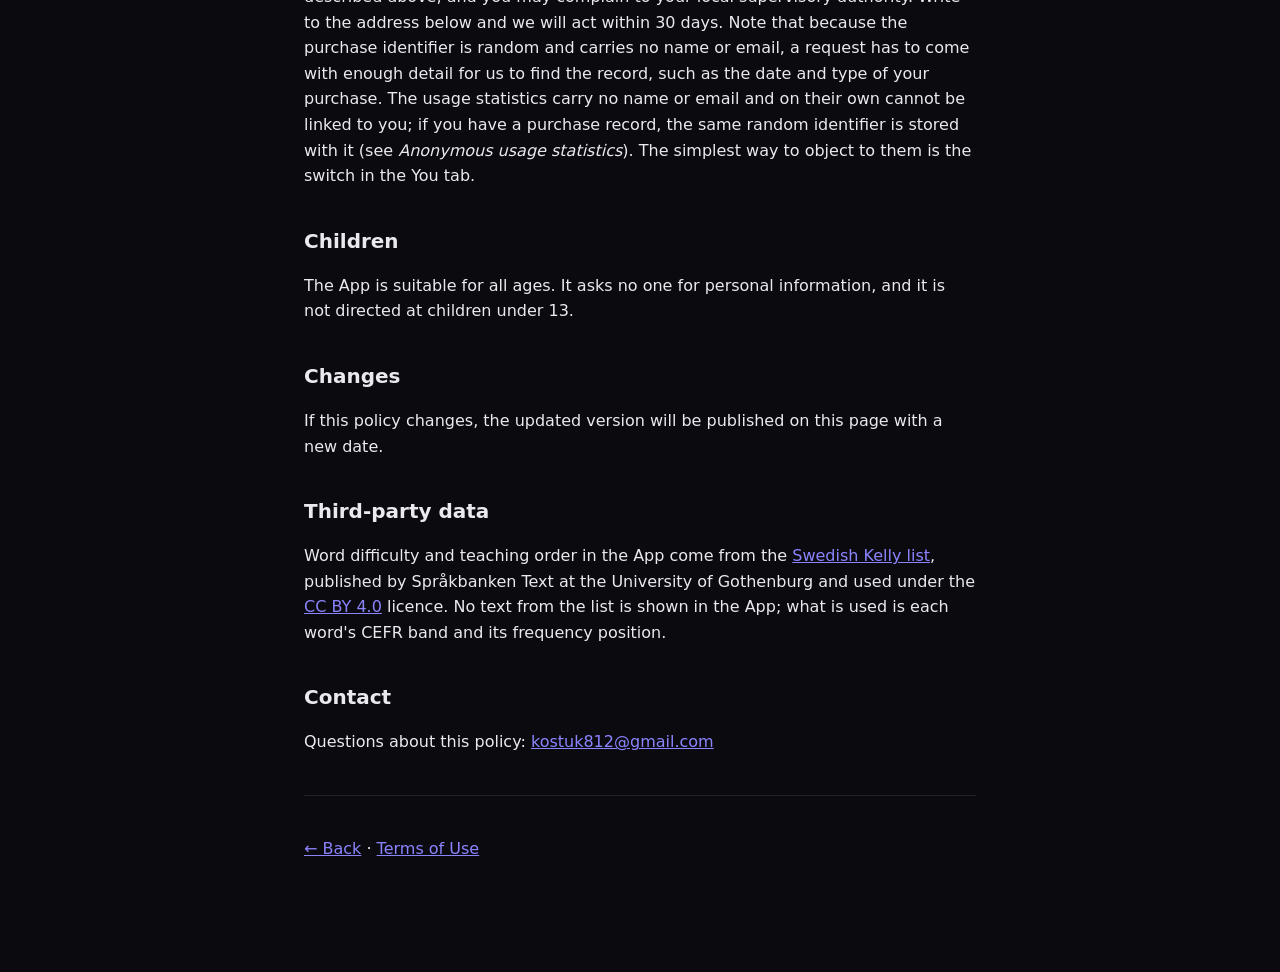
==== commit 999a0ef1: "Privacy: answer statistics, reminder/notification timing, open source, diagnostics, search misses, u" ====
--- a/privacy.html
+++ b/privacy.html
@@ -6,7 +6,7 @@
 
 <main>
   <h1>Privacy Policy</h1>
-  <p class="date">Last updated: 2 November 2026</p>
+  <p class="date">Last updated: 9 November 2026</p>
 
   <p>Svenska ("the App") is developed by 0Quantum ("we", "us"), the data controller for
   the purposes of the GDPR. This policy explains what happens to your data when you
@@ -64,7 +64,7 @@
 
   <h2>What we do not do</h2>
   <p>Beyond the purchase data and the anonymous usage statistics described on this page,
-  the App contains no advertising, no crash reporting, and no social network SDKs. We
+  the App contains no advertising, no third-party crash-reporting SDK, and no social network SDKs. We
   do not profile you, and we do not sell or share data with anyone for marketing.
   There is no cross-app or cross-site tracking, which is why the App never shows an
   App Tracking Transparency prompt.</p>
@@ -88,6 +88,21 @@
       last week, how many words you have met and learned, how many grammar rules you have
       practised, a band of your accuracy and of your total study time, and the level of
       your last placement test;</li>
+    <li>answers to exercises, for a share of answers: whether the answer was right, a band
+      of how long it took, whether a hint or &ldquo;I don&rsquo;t know&rdquo; was used, and the
+      identifier of the exercise in the App&rsquo;s own course &mdash; for words you added
+      yourself, only the fact that it was one of your own words, never the word;</li>
+    <li>reminder notifications: when one is scheduled, opened or left unopened, as the
+      local hour and weekday, and which of the reminder texts it was;</li>
+    <li>how the App was opened: from its icon, a notification, a widget, Siri, Spotlight
+      or a link;</li>
+    <li>diagnostics: a band of how long the App took to start, and the kind of a speech,
+      audio, download or app error with the screen it happened on &mdash; never the
+      error&rsquo;s text;</li>
+    <li>when a dictionary search finds nothing: only that fact, a band of the
+      search&rsquo;s length and whether it used Latin letters &mdash; never what you searched;</li>
+    <li>more coarse context: your learning goal, the week you installed the App, and
+      whether notifications, VoiceOver or Reduce Motion are on;</li>
     <li>a random identifier the App generates for your installation, so that events
       from the same phone can be counted together.</li>
   </ul>
@@ -109,6 +124,18 @@
   delete your purchase record, we also delete the usage statistics stored under that
   identifier.</p>
 
+  <h2>Reminder timing</h2>
+  <p>The App learns at what time of day you usually study and schedules its daily
+  reminder shortly before that time. This is calculated and stored only on your device
+  and never sent anywhere. If you choose a reminder time yourself, the App keeps it.</p>
+
+  <h2>Update check</h2>
+  <p>To tell you that a newer version is available, the App occasionally asks Apple&rsquo;s
+  public App Store lookup for the current version number of this App, sending only the
+  App&rsquo;s ID and the country of your App Store, and may load a short &ldquo;what&rsquo;s
+  new&rdquo; text (<code>updates.json</code>) from this website. Nothing personal is sent;
+  as with any request on the internet, those servers see your IP address.</p>
+
   <h2>Speaking exercises</h2>
   <p>Speaking exercises use the microphone, and only after you allow it. Where your
   phone has an on-device speech model for Swedish, your voice is recognised on the
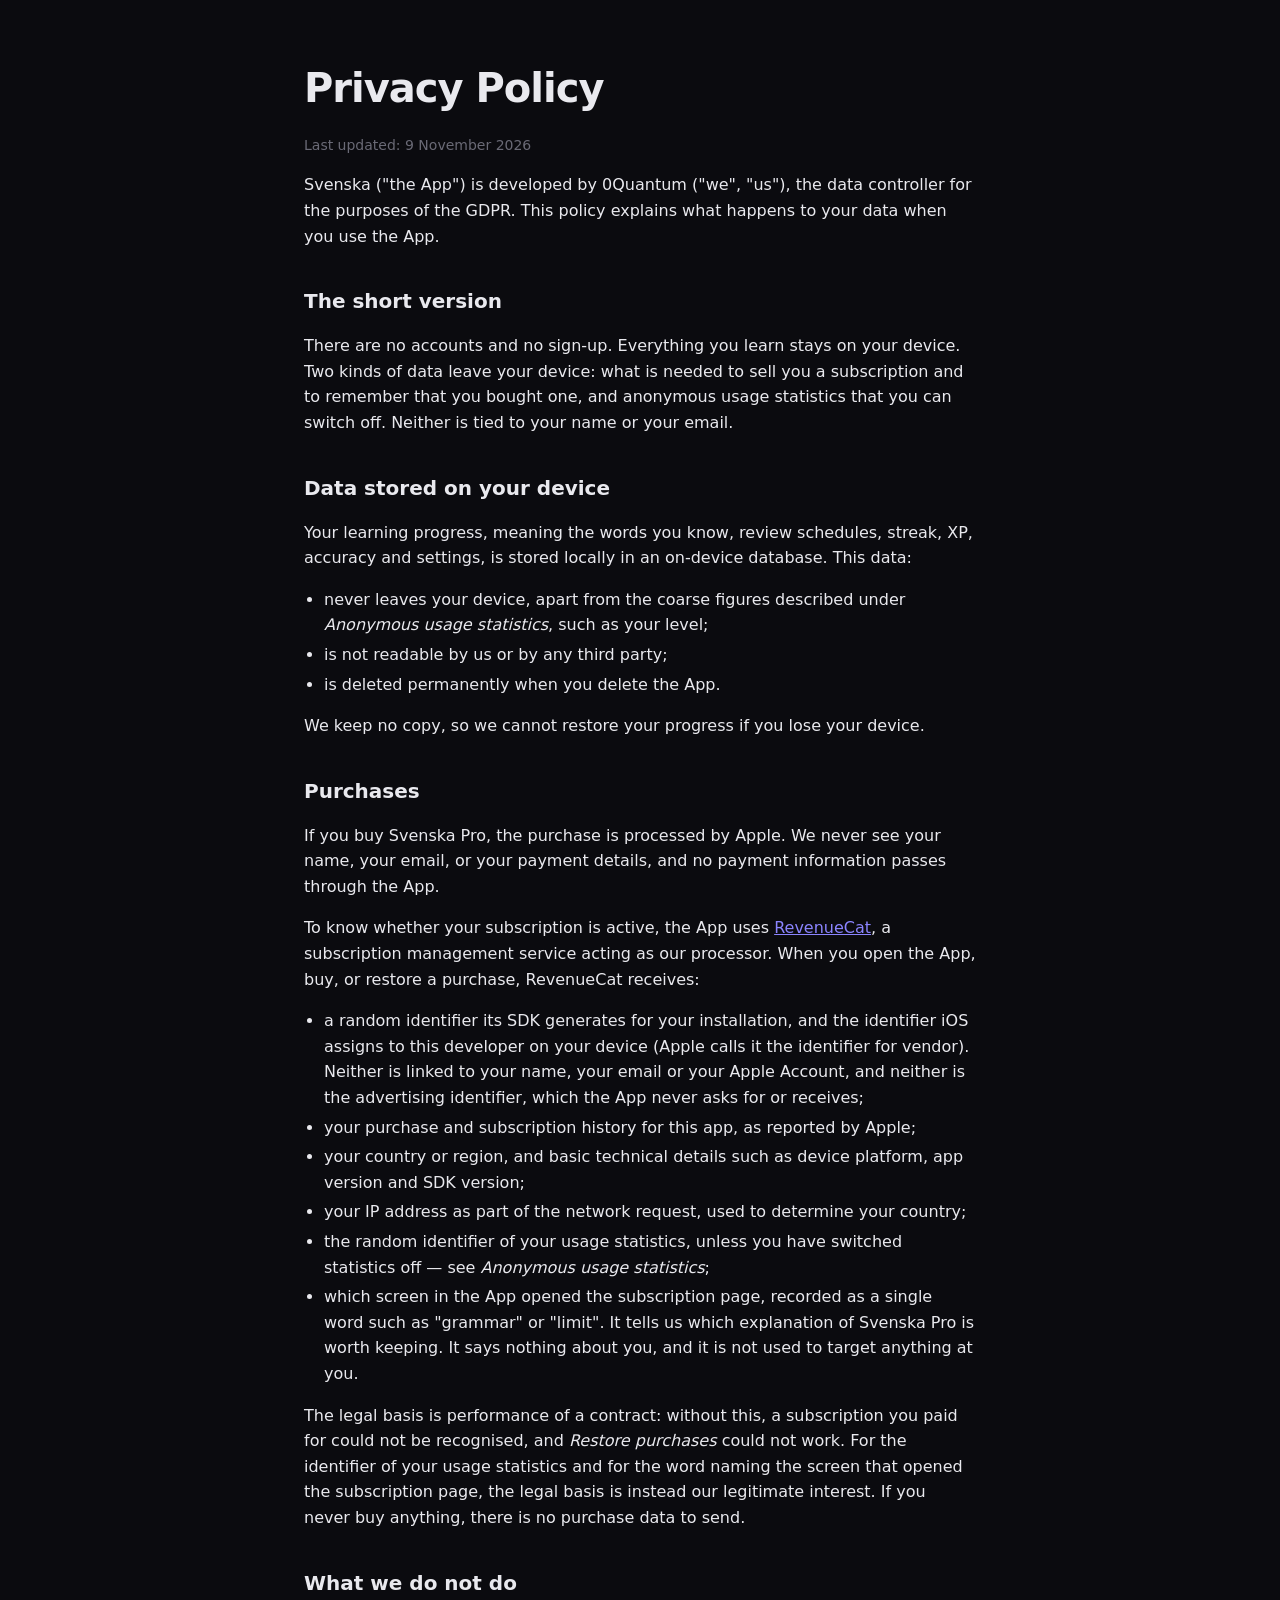
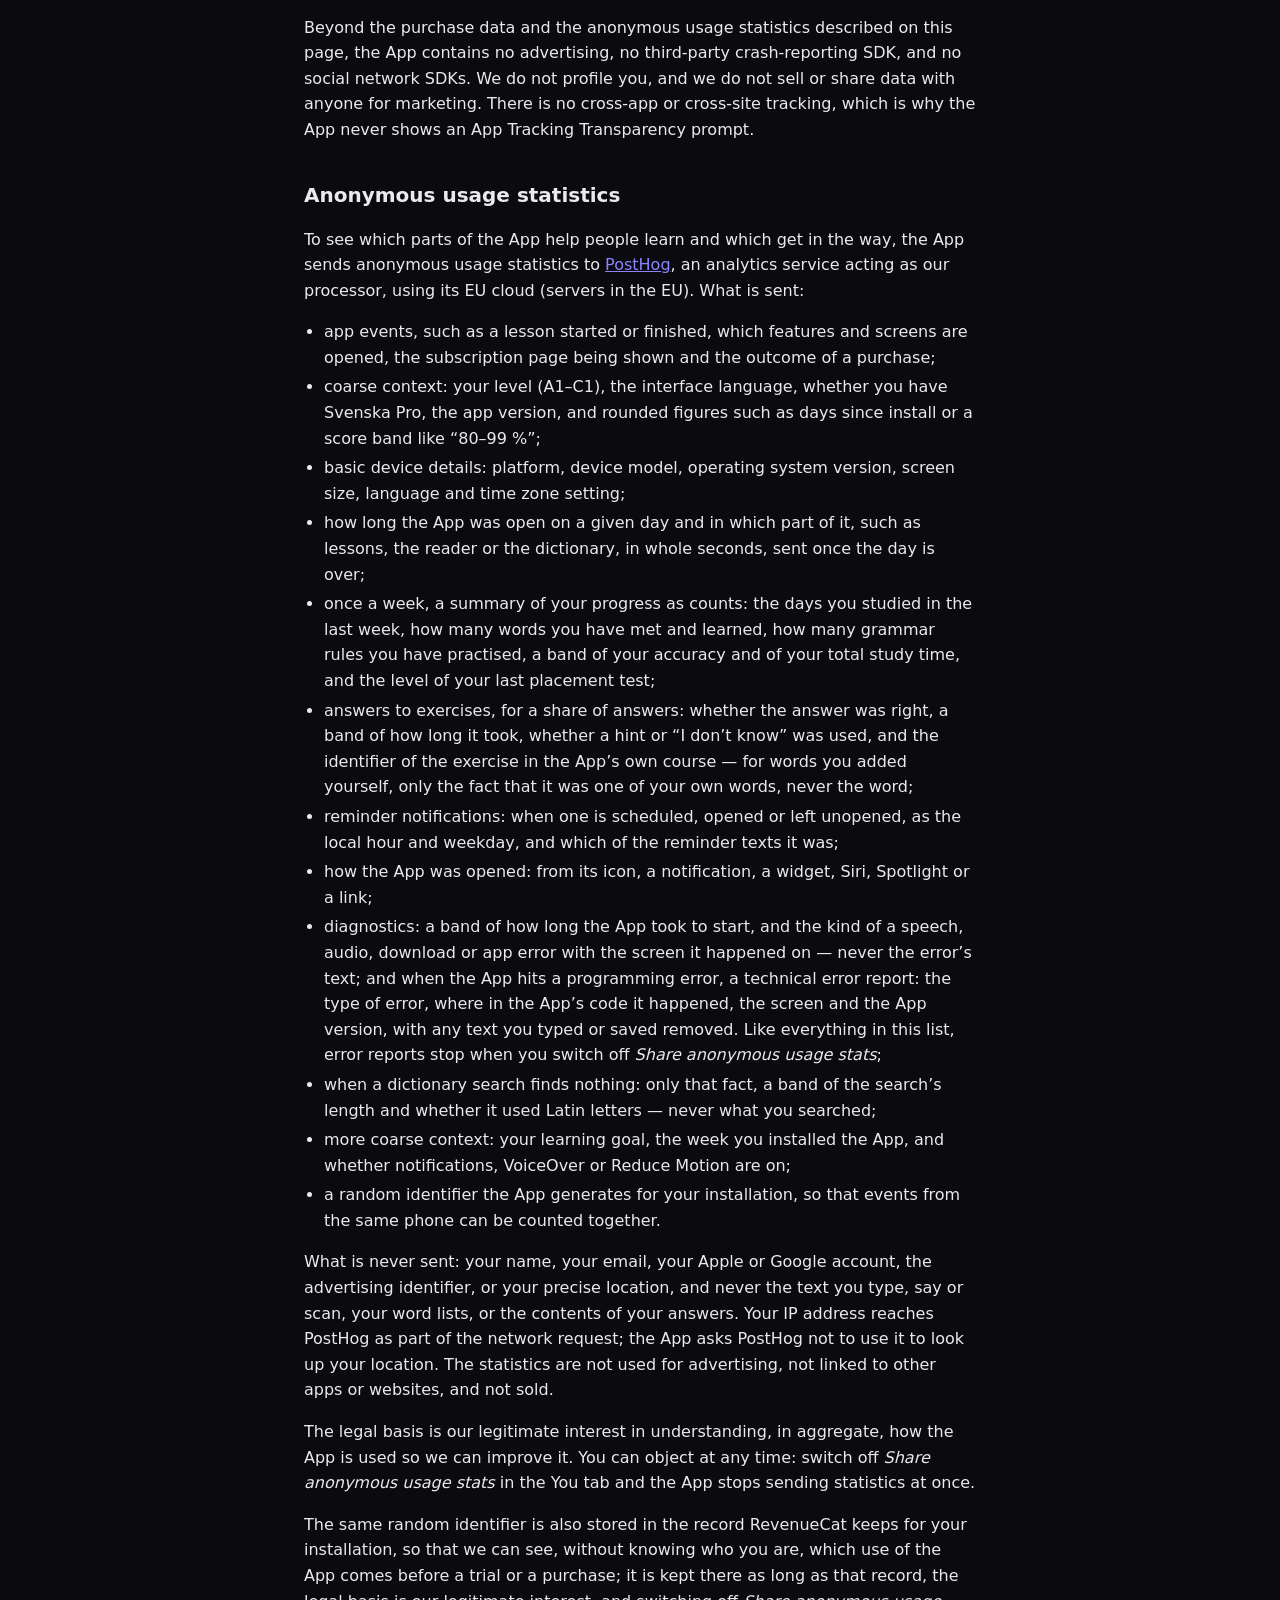
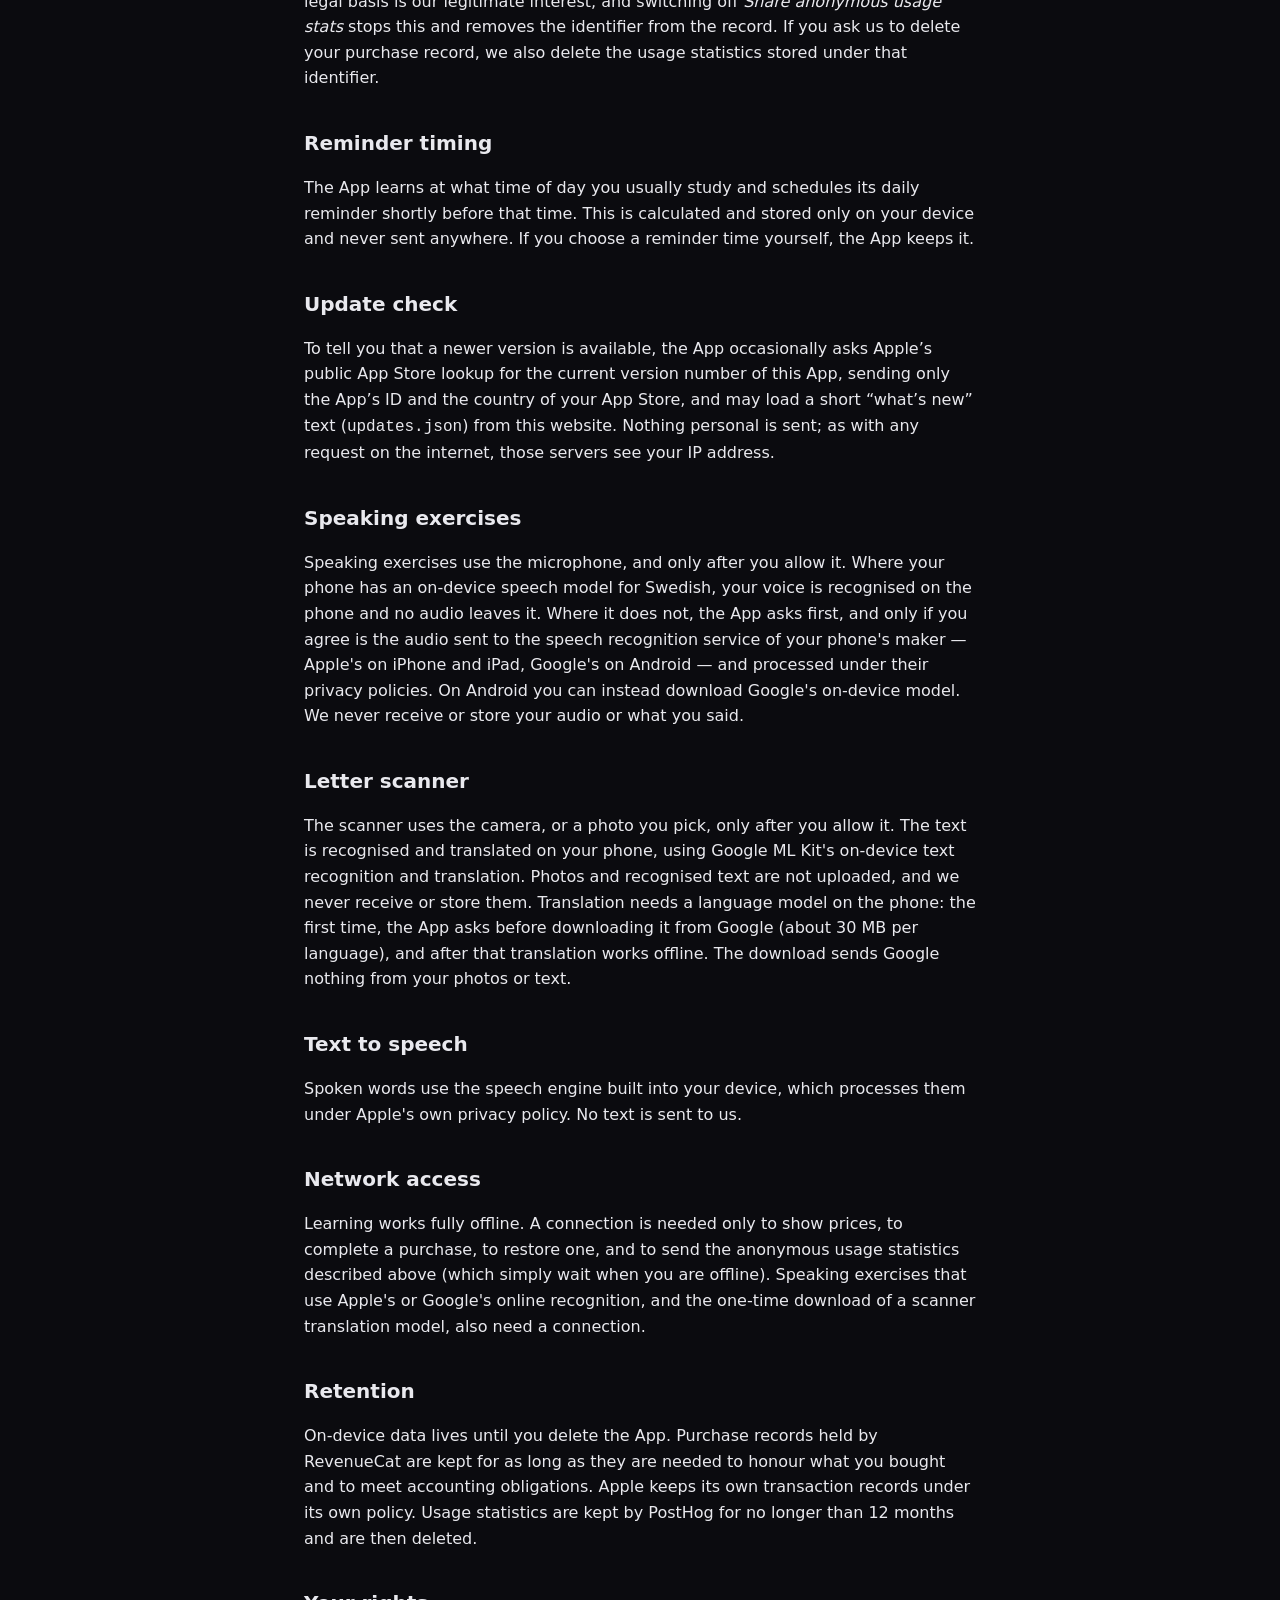
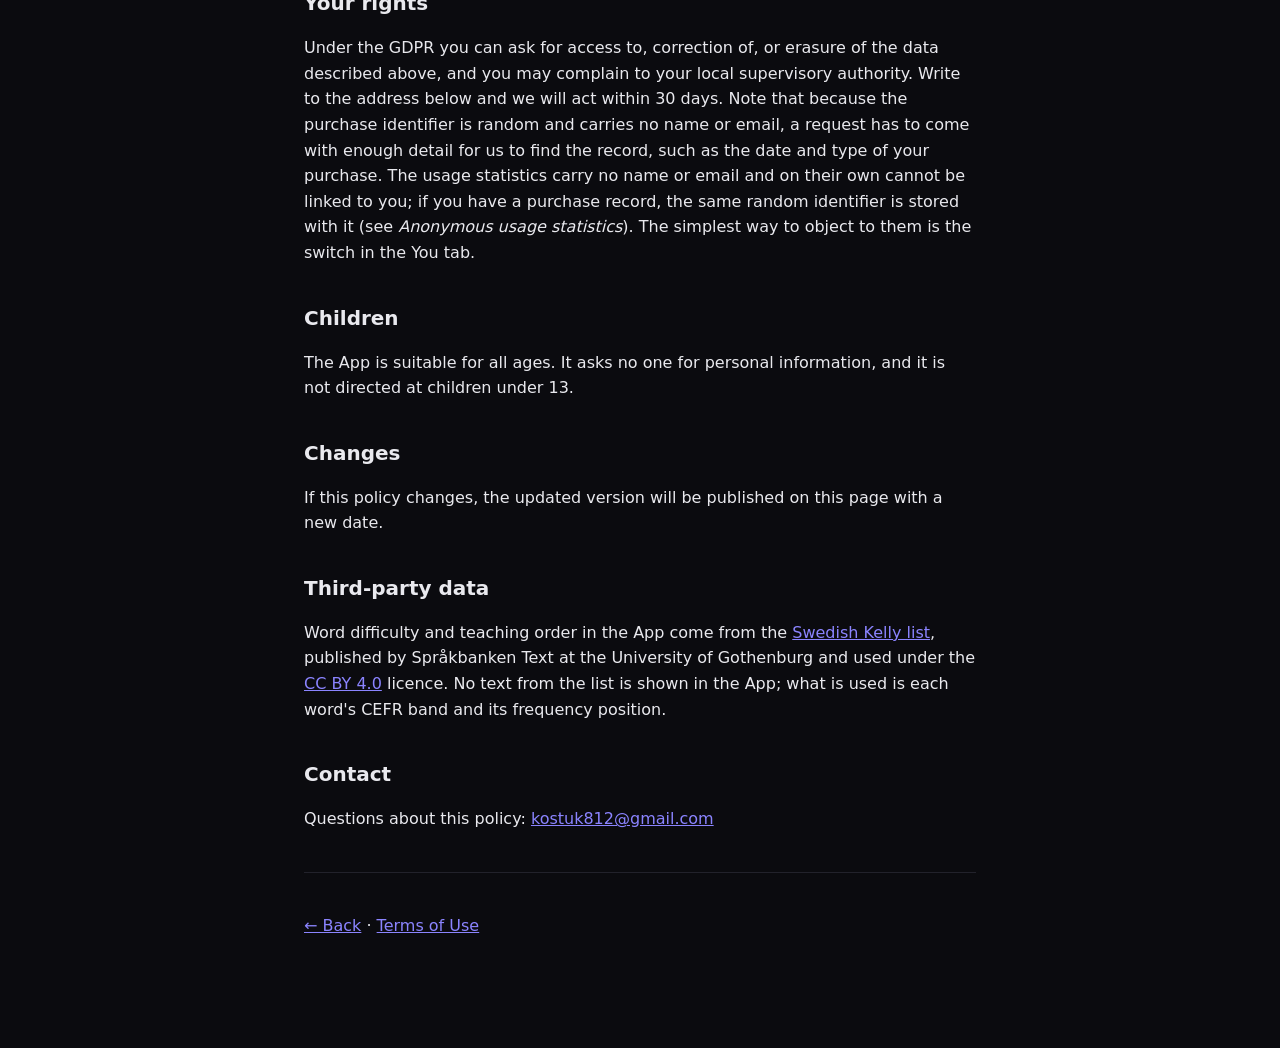
==== commit a0088372: "Privacy: programming-error reports (PostHog error tracking) under the stats switch Diagnostics now a" ====
--- a/privacy.html
+++ b/privacy.html
@@ -98,7 +98,10 @@
       or a link;</li>
     <li>diagnostics: a band of how long the App took to start, and the kind of a speech,
       audio, download or app error with the screen it happened on &mdash; never the
-      error&rsquo;s text;</li>
+      error&rsquo;s text; and when the App hits a programming error, a technical error
+      report: the type of error, where in the App&rsquo;s code it happened, the screen and
+      the App version, with any text you typed or saved removed. Like everything in this
+      list, error reports stop when you switch off <em>Share anonymous usage stats</em>;</li>
     <li>when a dictionary search finds nothing: only that fact, a band of the
       search&rsquo;s length and whether it used Latin letters &mdash; never what you searched;</li>
     <li>more coarse context: your learning goal, the week you installed the App, and
